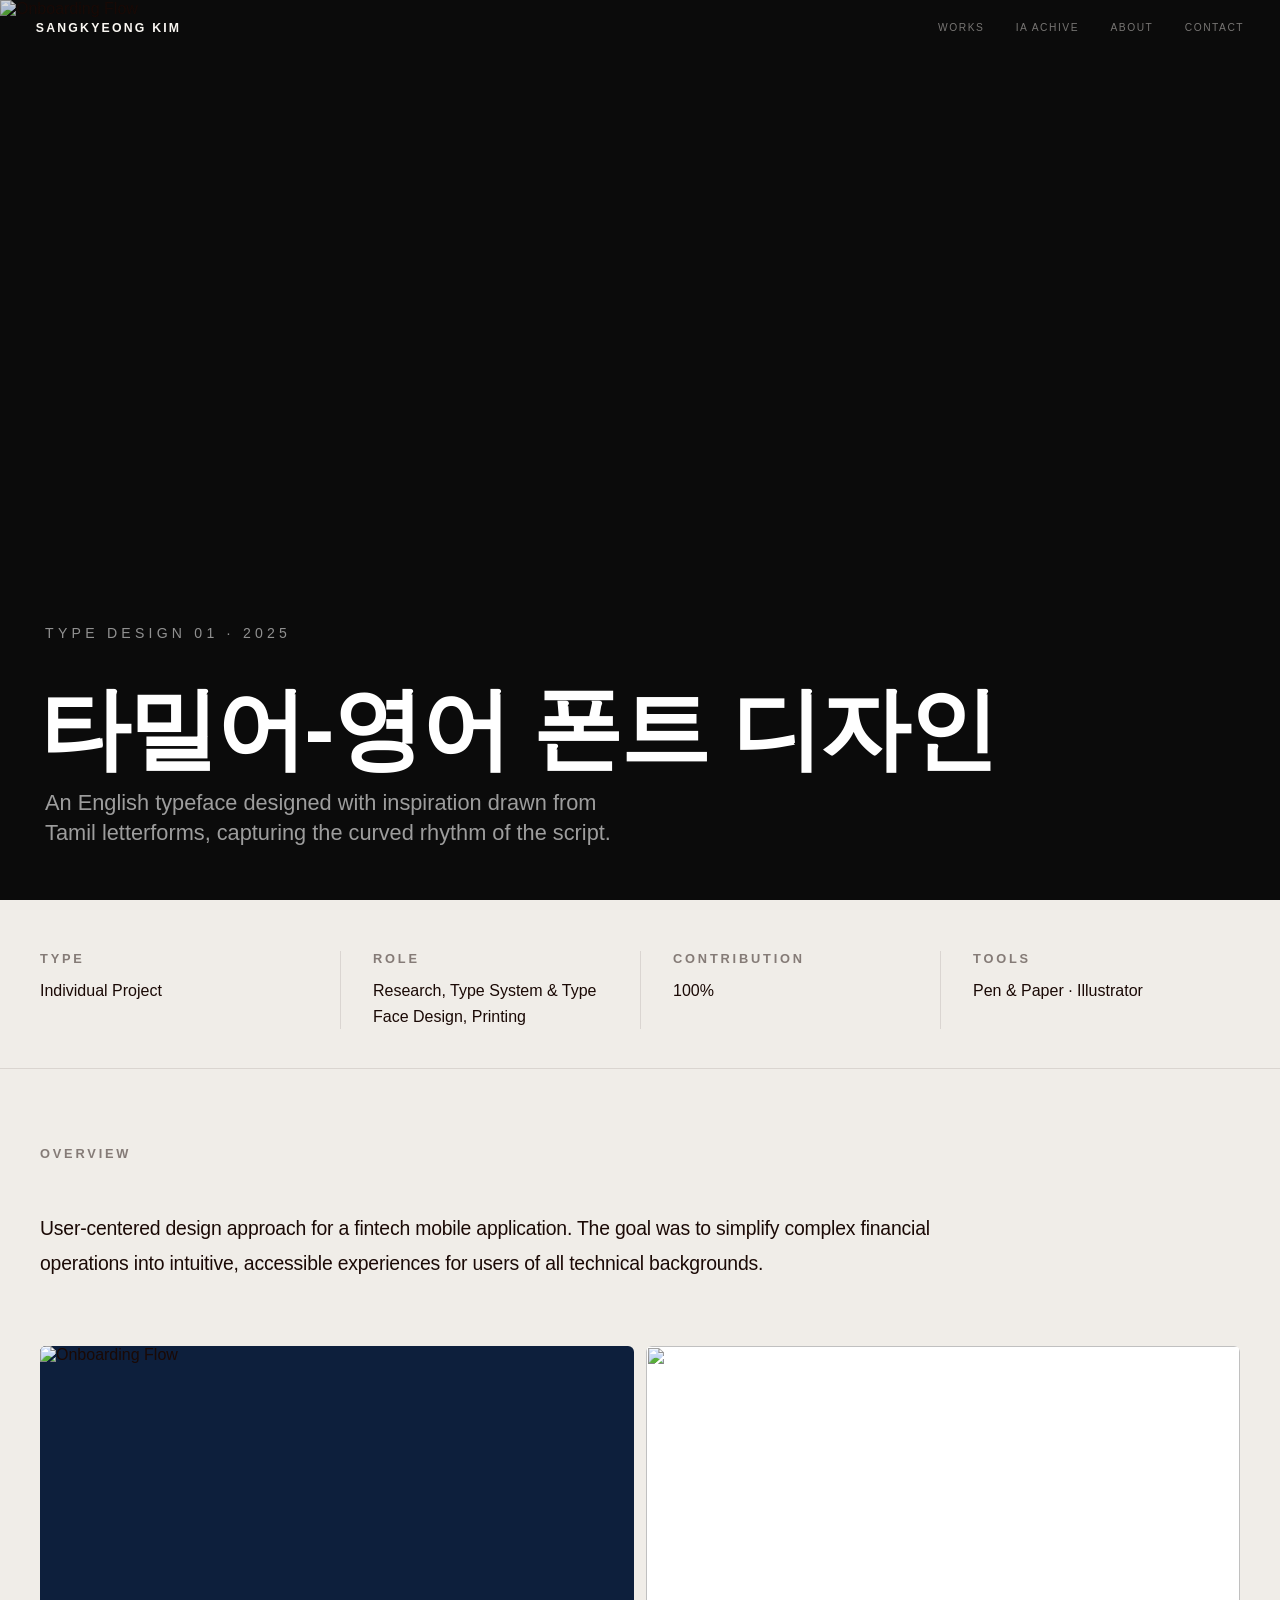
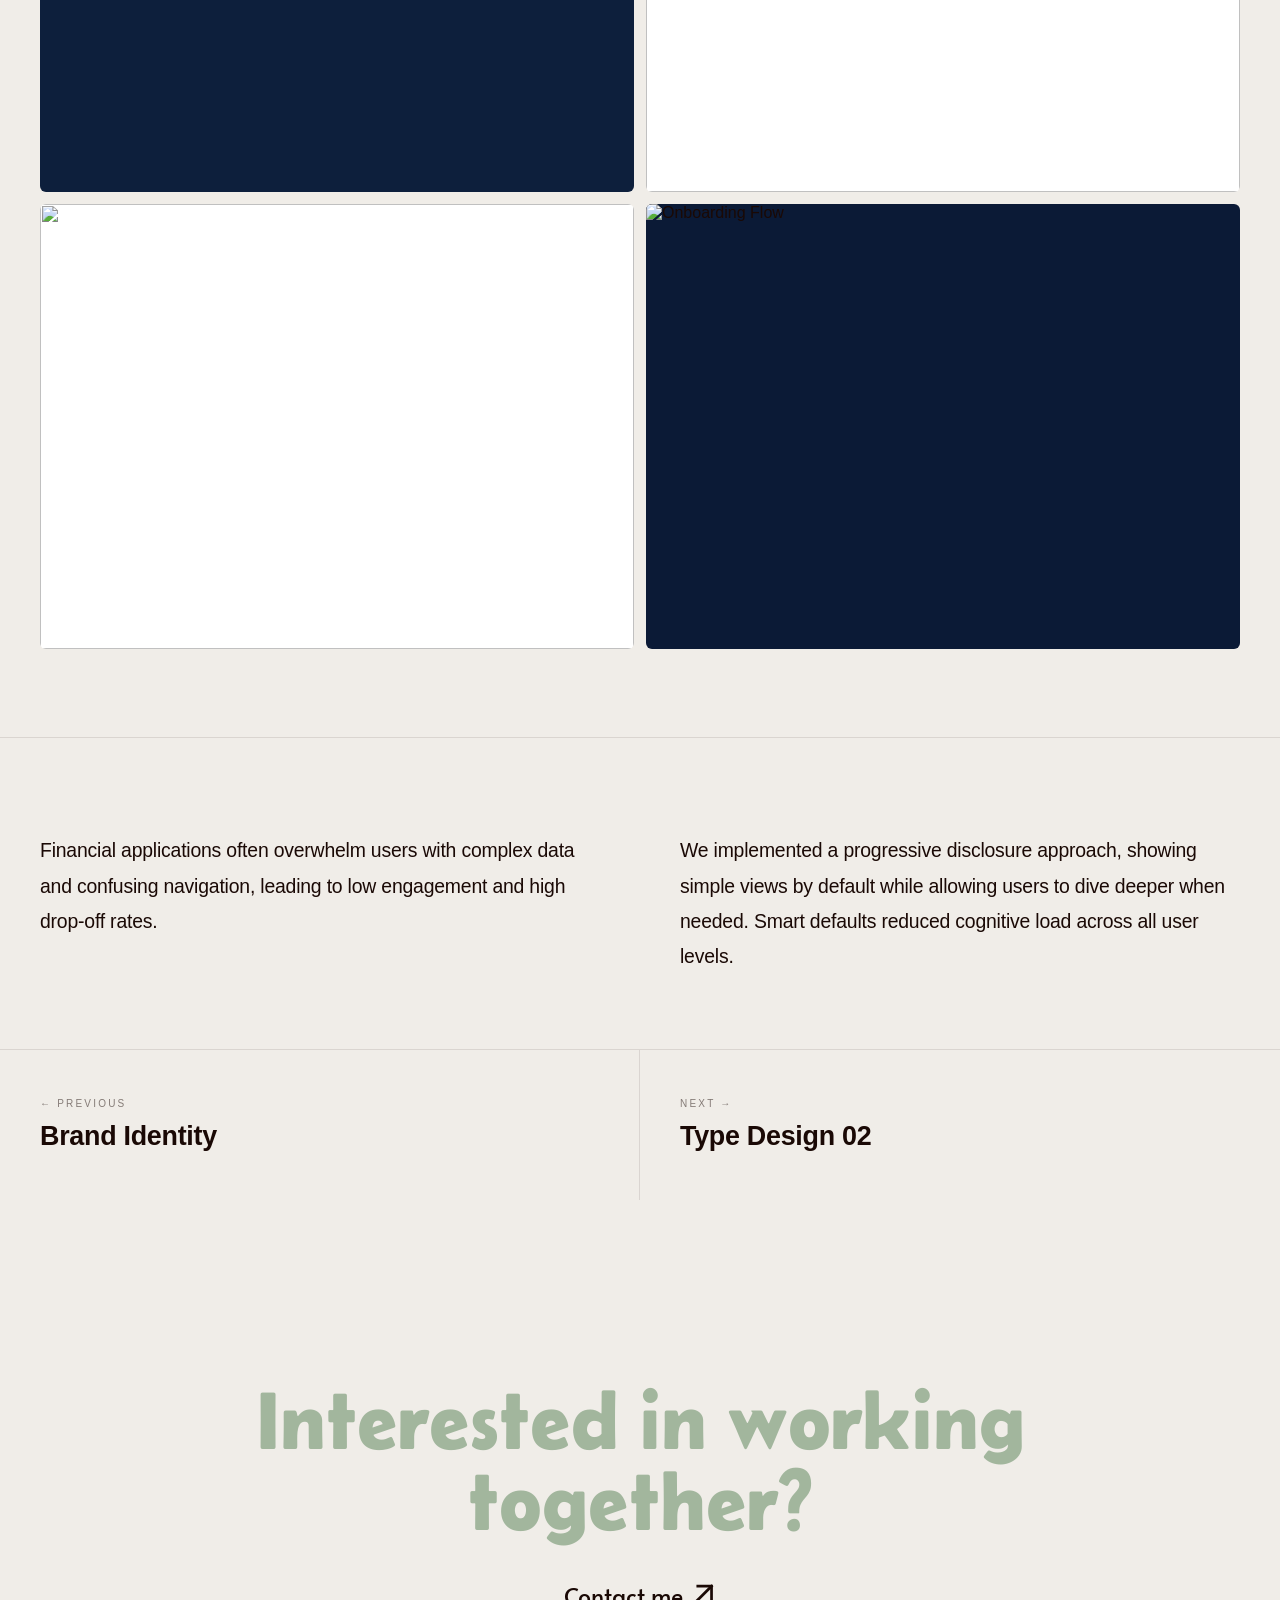
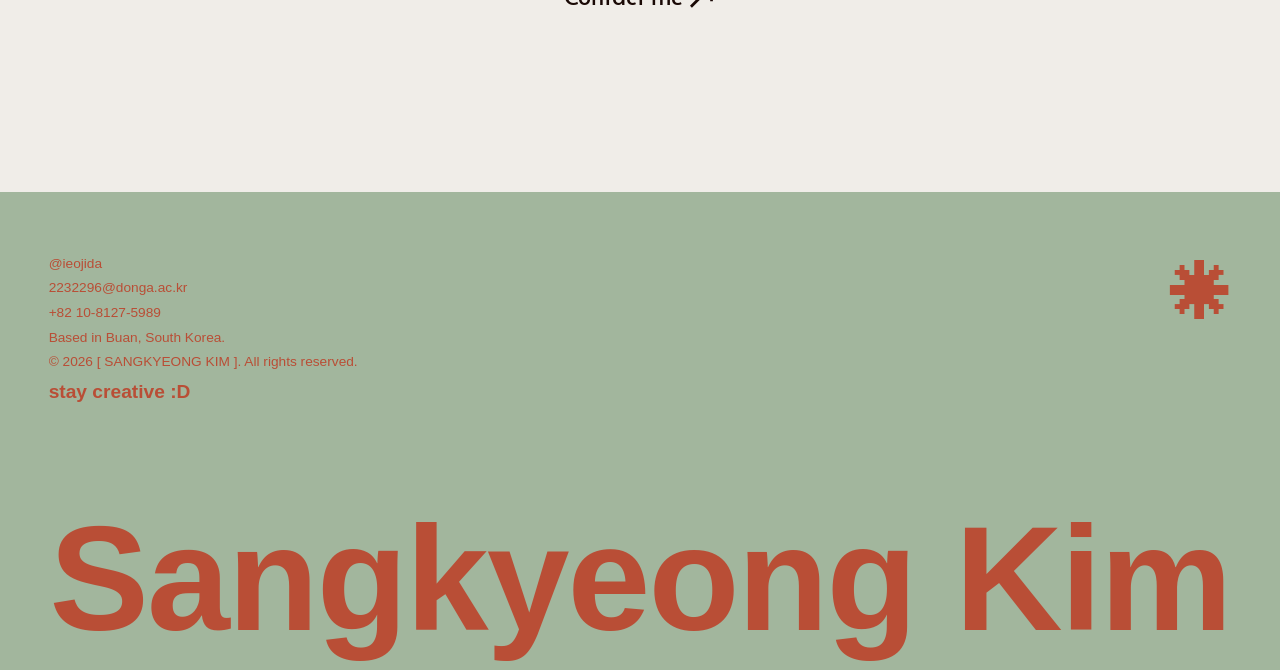
==== project-2.html @ 4c611277 "Add files via upload" ====
<!DOCTYPE html>
<html lang="ko">
<head>
  <meta charset="UTF-8" />
  <meta name="viewport" content="width=device-width, initial-scale=1.0" />
  <title>Typo Design 01 — Sangkeyong Kim</title>
  <meta name="description" content="Fintech mobile app with progressive disclosure and intuitive navigation." />
  <link rel="stylesheet" href="css/style.css" />
  <link rel="stylesheet" href="css/style_project.css" />
  <link href="https://fonts.googleapis.com/css2?family=Yarndings+12&display=swap" rel="stylesheet" />
  <link href="https://fonts.googleapis.com/css2?family=Orbitron:wght@400;500;600;700;800;900&family=Inter:wght@300;400;500;600;700&family=Buda:wght@300&display=swap" rel="stylesheet" />
  <link href="https://fonts.googleapis.com/css2?family=Belanosima:wght@400;600;700&display=swap" rel="stylesheet" />
  <link href="https://fonts.googleapis.com/css2?family=Alata&family=Russo+One&display=swap" rel="stylesheet" />
</head>
<body>

  

  <section class="project-hero">
    <div class="project-hero__bg">
      <img class="project-gallery__img" src="https://res.cloudinary.com/dzayipaad/image/upload/v1778204319/%EB%82%98%EB%A7%8C%EC%9D%98_%ED%8F%B0%ED%8A%B8_%EB%A7%8C%EB%93%A4%EA%B8%B0_%EA%B8%B0%EB%A7%90_%ED%94%84%EB%A1%9C%EC%A0%9D%ED%8A%B8_-_%E3%85%87%E3%85%87_uqbkwb.jpg" alt="Onboarding Flow">
      
    </div>
    <div class="project-hero__overlay"></div>
    <div class="project-hero__content">
      <p class="project-hero__eyebrow">Type Design 01 · 2025</p>
      <h1 class="project-hero__title">타밀어-영어 폰트 디자인</h1>
      <p class="project-hero__desc">An English typeface designed with inspiration drawn from <br> Tamil letterforms, capturing the curved rhythm of the script.</p>
    </div>
  </section>

  <div class="project-meta reveal">
    <div class="project-meta__item">
      <p class="project-meta__label">Type</p>
      <p class="project-meta__value">Individual Project</p>
    </div>
    <div class="project-meta__item">
      <p class="project-meta__label">Role</p>
      <p class="project-meta__value">Research, Type System & Type Face Design, Printing</p>
    </div>
    <div class="project-meta__item">
      <p class="project-meta__label">Contribution</p>
      <p class="project-meta__value">100%</p>
    </div>
    <div class="project-meta__item">
      <p class="project-meta__label">Tools</p>
      <p class="project-meta__value">Pen & Paper · Illustrator</p>
    </div>
  </div>

  <section class="project-overview">
    <p class="project-overview__label reveal">Overview</p>
    <p class="project-overview__text reveal">
      User-centered design approach for a fintech mobile application.
      The goal was to simplify complex financial operations into intuitive,
      accessible experiences for users of all technical backgrounds.
    </p>
  </section>

  <div class="project-gallery">
    <div class="project-gallery__item reveal" style="background: #0d1f3c;">
        <img class="project-gallery__img" src="https://res.cloudinary.com/dzayipaad/image/upload/v1778203679/%ED%8F%B0%ED%8A%B8_%EC%9D%BC%EB%9F%AC%EB%A1%9C_%EC%9E%91%EC%97%85_0202020_%EB%B3%B5%EA%B5%AC%EB%90%A8_11SSDSD_%EB%8C%80%EC%A7%80_7_hpfhil.png" alt="Onboarding Flow">
      <div class="project-gallery__placeholder">
        <span class="project-gallery__placeholder-num"></span>
        <span class="project-gallery__placeholder-cap"></span>
      </div>
    </div>
    <div class="project-gallery__item reveal" style="background: #ffffff;">
        <img class="project-gallery__img gallery-slide-b--1" src="https://res.cloudinary.com/dzayipaad/image/upload/v1778206469/%EB%82%98%EB%A7%8C%EC%9D%98dfds_fl6ut7.jpg" alt="">
        <img class="project-gallery__img gallery-slide-b--2" src="https://res.cloudinary.com/dzayipaad/image/upload/v1778206469/%EB%82%98%EB%A7%8C%EC%9D%98_fsdfsa_iy982s.jpg" alt="">
        <img class="project-gallery__img gallery-slide-b--3" src="https://res.cloudinary.com/dzayipaad/image/upload/v1778206470/%EB%82%98%EB%A7%8C%EC%9D%98_%ED%8F%B0%ED%8A%B8_%EB%A7%8C%EB%93%A4%EA%B8%B0_sdfs_jzox3z.jpg" alt="">
      <div class="project-gallery__placeholder">
        <span class="project-gallery__placeholder-num"></span>
        <span class="project-gallery__placeholder-cap"></span>
      </div>
    </div>
    <div class="project-gallery__item reveal" style="background: #ffffff;">
       <img class="project-gallery__img project-gallery__img--a" src="https://res.cloudinary.com/dzayipaad/image/upload/v1778204320/%EB%82%98%EB%A7%8C%EC%9D%98_%ED%8F%B0%ED%8A%B8_%EB%A7%8C%EB%93%A4%EA%B8%B0_%EA%B8%B0%EB%A7%90_%ED%94%84%EB%A1%9C%EC%A0%9D%ED%8A%B8_-_%EB%B3%B5%EC%82%AC%EB%B3%B8_dp7rwn.jpg" alt="">
       <img class="project-gallery__img project-gallery__img--b" src="https://res.cloudinary.com/dzayipaad/image/upload/v1778203737/%EB%B6%80%EC%A1%B0%EB%A6%AC_psk5hg.png" alt="">
      <div class="project-gallery__placeholder">
        <span class="project-gallery__placeholder-num"></span>
        <span class="project-gallery__placeholder-cap"></span>
      </div>
    </div>
    <div class="project-gallery__item reveal" style="background: #0b1a36;">
       <img class="project-gallery__img" src="https://res.cloudinary.com/dzayipaad/image/upload/v1778204755/%ED%83%80%EB%B0%80%EB%AC%B8%EC%9E%90X%EC%95%8C%ED%8C%8C%EB%B2%B3_-_%ED%8F%B0%ED%8A%B8_%EB%B9%8C%EB%9D%BC%EC%B9%BC_page33_image_c2dwph.png" alt="Onboarding Flow">
      <div class="project-gallery__placeholder">
        <span class="project-gallery__placeholder-num"></span>
        <span class="project-gallery__placeholder-cap"></span>
      </div>
    </div>
  </div>

  <section class="project-cs">
    <div class="reveal">
      <p class="project-cs__label"></p>
      <p class="project-cs__text">
        Financial applications often overwhelm users with complex data and confusing navigation,
        leading to low engagement and high drop-off rates.
      </p>
    </div>
    <div class="reveal">
      <p class="project-cs__label"></p>
      <p class="project-cs__text">
        We implemented a progressive disclosure approach, showing simple views by default
        while allowing users to dive deeper when needed. Smart defaults reduced cognitive load
        across all user levels.
      </p>
    </div>
  </section>



  <nav class="project-nav">
    <a href="project-1.html" class="project-nav__item project-nav__item--prev">
      <div>
        <p class="project-nav__direction">← Previous</p>
        <p class="project-nav__title">Brand Identity</p>
      </div>
      <span class="project-nav__icon">←</span>
    </a>
    <a href="project-3.html" class="project-nav__item project-nav__item--next">
      <div>
        <p class="project-nav__direction">Next →</p>
        <p class="project-nav__title">Type Design 02</p>
      </div>
      <span class="project-nav__icon">↗</span>
    </a>
  </nav>

  
  <!-- CTA -->
  <section class="project-cta">
    <h2 class="project-cta__title">Interested in working <br> together?</h2>
    <a href="index.html#contact" class="project-cta__link">
      <span class="project-cta__link-label">Contact me</span>
      <div class="project-cta__link-arrow">
        <svg viewBox="0 0 60 60" fill="none" xmlns="http://www.w3.org/2000/svg">
          <line x1="10" y1="50" x2="50" y2="10" stroke="currentColor" stroke-width="5.5" stroke-linecap="square"/>
          <polyline points="22,10 50,10 50,38" fill="none" stroke="currentColor" stroke-width="5.5" stroke-linejoin="miter" stroke-linecap="square"/>
        </svg>
      </div>
    </a>
  </section>


  <script src="js/components.js"></script>
  <script src="js/script_project.js"></script>
</body>
</html>
---- css/style.css ----
*, *::before, *::after { margin: 0; padding: 0; box-sizing: border-box; }

html { scroll-behavior: smooth; }

body {
  background: #E8E0D4; 
  color: #1A0905;  
  font-family: 'Montserrat', sans-serif;
  overflow-x: clip;
}

/* ── 헤더 ── */


.header-logo {
  font-family: 'Montserrat', sans-serif;
  font-size: clamp(9.5px, 0.96vw, 14.3px);
  font-weight: 600;
  letter-spacing: 0.18em;
  text-transform: uppercase;
  color: #FAF7F2;
  text-decoration: none;
  transition: opacity 0.2s;
}
.header-logo:hover { opacity: 0.6; }

.header-nav {
  display: flex;
  gap: clamp(19px, 2.45vw, 38px);
}

.header-nav a {
  font-family: 'Montserrat', sans-serif;
  font-size: clamp(7.7px, 0.8vw, 11.5px);
  font-weight: 500;
  letter-spacing: 0.15em;
  text-transform: uppercase;
  color: rgba(250,247,242,0.45);
  text-decoration: none;
  transition: color 0.2s;
}
.header-nav a:hover { color: #FAF7F2; }


html {
  -webkit-text-size-adjust: 100%;
  text-size-adjust: 100%;
}

#site-header {
  position: fixed;
  top: 0; left: 0;
  width: 100%;
  z-index: 10000;
  display: flex;
  align-items: center;
  justify-content: space-between;
  padding: 0 2.8vw;
  height:  clamp(46px, 4.4vw, 63px);
  background: transparent;
  line-height: 1;
  -webkit-text-size-adjust: 100%;
  text-size-adjust: 100%;
}






/* ── Footer ── */ /*푸터 완료*/
.footer-wrap {
  background-color: #a2b69d;
  width: 100%;
  box-sizing: border-box;
  padding: 60px 3.8% 27px 3.8%;  /*4.375% 34px 4.375%*/
  min-height: 47px;
  overflow: visible;
  position: relative;
}

.footer-top {
  display: flex;
  justify-content: space-between;
  align-items: flex-start;
  
}

.footer-info p {
  margin: 0;
  font-family: 'Montserrat', sans-serif;
  font-size: clamp(11.3px, 1.07vw, 15.4px); 
  font-weight: 400;
  color: #b94e36;
  line-height: 1.8;
  margin-left: 0px;
  
}

.footer-info .say-creative {
  font-family: 'Montserrat', sans-serif;
  font-size: clamp(15.4px, 1.50vw, 21.6px);  
  font-weight: 600;
  color: #b94e36;
  margin-top: 4px;
  line-height: 1.4;
  margin-left: 0px;
}

.footer-yarndings {
  font-family: 'Yarndings 12', sans-serif;
  font-size: clamp(49px, 6.06vw, 87px);  
  font-weight: 400;
  color: #b94e36;
  line-height: 1;
  position: absolute;
  right: 3.7%;
  top: 60px;
}

.footer-name {
  font-family: 'Montserrat', sans-serif;
  font-weight: 700;
  color: #b94e36;
  line-height: 0.85;
  margin: 0;
  margin-top: 110px;
  white-space: nowrap;
  letter-spacing: -2px;
  display: block;
  width: 100%;
  text-align: center;
}







.header-dark .header-logo {
  color: #000;
}

.header-dark .header-nav a {
  color: rgba(0, 0, 0, 0.6);
}

.header-red .header-logo {
  color: #b94e36 !important;
}

.header-red .header-nav a {
  color: #b94e36 !important;
}
---- css/style_project.css ----
/* ============================================
   style_project.css — Individual Project Page
   ============================================ */




@font-face {
    font-family: 'GMarketSans';
    src: url('https://cdn.jsdelivr.net/gh/projectnoonnu/noonfonts_2001@1.1/GmarketSansLight.woff') format('woff');
    font-weight: 300;
    font-display: swap;
}
@font-face {
    font-family: 'GMarketSans';
    src: url('https://cdn.jsdelivr.net/gh/projectnoonnu/noonfonts_2001@1.1/GmarketSansMedium.woff') format('woff');
    font-weight: 500;
    font-display: swap;
}
@font-face {
    font-family: 'GMarketSans';
    src: url('https://cdn.jsdelivr.net/gh/projectnoonnu/noonfonts_2001@1.1/GmarketSansBold.woff') format('woff');
    font-weight: 700;
    font-display: swap;
}







:root {
  --font-display: 'GMarketSans', sans-serif;
  --font-body: 'Montserrat', sans-serif;

  /* 히어로 (다크) */
  --c-hero-bg: #0b0b0b;
  --c-hero-text: #ffffff;
  --c-hero-muted: rgba(255,255,255,0.55);

  /* 바디 (라이트) */
  --c-bg: #F0EDE8;
  --c-surface: #E8E4DE;
  --c-border: rgba(26,9,5,0.1);
  --c-text: #1A0905;
  --c-muted: rgba(26,9,5,0.5);

  --ease-out: cubic-bezier(0.16, 1, 0.3, 1);
}

*,
*::before,
*::after { box-sizing: border-box; margin: 0; padding: 0; }

html { scroll-behavior: smooth; }

body {
  background: var(--c-bg);
  color: var(--c-text);
  font-family: var(--font-body);
  -webkit-font-smoothing: antialiased;
}

/* ════════════════════════════════
   HERO  (dark)
   ════════════════════════════════ */
.project-hero {
  position: relative;
  min-height: 100vh;
  display: flex;
  align-items: flex-end;
  padding: 4vw 3.125vw;
  overflow: hidden;
  background: var(--c-hero-bg);
}

.project-hero__bg {
  position: absolute;
  inset: 0;
  transition: transform 0.1s linear;
}

.project-hero__bg-img {
  width: 100%;
  height: 110%; /* 키를 늘려서 움직일 공간 만들기 */
  object-fit: cover;
  object-position: 60% 0%;
  opacity: 0.5;
  margin-top: -1%; /* 위로 당기기 */
}

.project-hero__bg-gradient {
  position: absolute;
  inset: 0;
}

.project-hero__overlay {
  position: absolute;
  inset: 0;
  background: linear-gradient(to top, rgba(11,11,11,0.75) 0%, rgba(11,11,11,0.15) 60%);
}

.project-hero__content {
  position: relative;
  z-index: 2;
  max-width: 1280px;
  margin: 0 auto;
  width: 100%;
}

.project-hero__eyebrow {
  font-family: var(--font-body);
  font-size: clamp(11px, 1.1vw, 15px);
  font-weight: 500;
  letter-spacing: 0.3em;
  text-transform: uppercase;
  color: var(--c-hero-muted);
  margin-bottom: clamp(24px, 3.6vw, 46.5px);
  margin-left: 0.4vw;    
}

.project-hero__title {
  font-family: var(--font-display);
  font-size: clamp(32px, 7vw, 100px);
  font-weight: 700;
  line-height: 0.95;
  letter-spacing: -0.02em;
  color: var(--c-hero-text);
  margin-bottom: 1.21vw;       
}

.project-hero__desc {
  font-family: var(--font-body);
  font-size: clamp(14px, 1.7vw, 22px);
  font-weight: 250;
  line-height: 1.4;
  color: rgba(255,255,255,0.6);
  
  margin-left: 0.4vw;       
}

/* ════════════════════════════════
   META STRIP  (light)
   ════════════════════════════════ */
.project-meta {
  max-width: 1280px;
  margin: 0 auto;
  padding: 4vw 3.125vw 3vw;     
  display: grid;
  grid-template-columns: repeat(4, 1fr);
  gap: 0;
  border-bottom: 1px solid var(--c-border);
}

.project-meta__item {
  padding-right: 2.5vw;       
}

.project-meta__item + .project-meta__item {
  padding-left: 2.5vw;   
  border-left: 1px solid var(--c-border);
}

.project-meta__label {
  font-family: var(--font-body);
  font-size: clamp(10px, 1vw, 13px);
  font-weight: 600;
  letter-spacing: 0.22em;
  text-transform: uppercase;
  color: var(--c-muted);
  margin-bottom: 0.94vw; 
}

.project-meta__value {
  font-family: var(--font-body);
  font-size: clamp(13px, 1.25vw, 16px);
  font-weight: 400;
  line-height: 1.6;
  color: var(--c-text);
}

/* ════════════════════════════════
   OVERVIEW  (light)
   ════════════════════════════════ */
.project-overview {
  max-width: 1280px;
  margin: 0 auto;
  padding: 5vw 3.125vw; 
}

.project-overview__label {
  font-family: var(--font-body);
  font-size: clamp(10px, 1vw, 13px);
  font-weight: 600;
  letter-spacing: 0.22em;
  text-transform: uppercase;
  color: var(--c-muted);
  margin-bottom:3.9vw;    
  margin-top:  1vw;      
}

.project-overview__text {
  font-family: var(--font-display);
  font-size: clamp(18.4px, 1.516vw, 38.96px); 
  font-weight: 300;
  line-height: 1.85;
  color: var(--c-text);
  max-width: 75%;       
  letter-spacing: -0.01em;
}

/* ════════════════════════════════
   GALLERY  (light)
   ════════════════════════════════ */
.project-gallery {
  max-width: 1280px;
  margin: 0 auto;
  padding: 0 40px 88px;
  display: grid;
  grid-template-columns: 1fr 1fr;
  gap: 12px;
}

.project-gallery__item {
  aspect-ratio: 4/3;
  border-radius: 6px;
  overflow: hidden;
  position: relative;
  background: var(--c-surface);
}

.project-gallery__img {
  width: 100%;
  height: 100%;
  object-fit: cover;
  display: block;
  transition: transform 0.65s var(--ease-out);
}

.project-gallery__item:hover .project-gallery__img {
  transform: scale(1.04);
}

.project-gallery__placeholder {
  position: absolute;
  inset: 0;
  display: flex;
  flex-direction: column;
  align-items: center;
  justify-content: center;
  gap: 10px;
}

.project-gallery__placeholder-num {
  font-family: var(--font-display);
  font-size: clamp(28px, 4.375vw, 56px);
  font-weight: 700;
  color: rgba(26,9,5,0.07);
}

.project-gallery__placeholder-cap {
  font-size: 11px;
  font-weight: 500;
  letter-spacing: 0.15em;
  text-transform: uppercase;
  color: rgba(26,9,5,0.25);
}

/* ════════════════════════════════
   CHALLENGE / SOLUTION  (light)
   ════════════════════════════════ */
.project-cs {
  max-width: 1280px;
  margin: 0 auto;
  padding: 75px 40px;
  display: grid;
  grid-template-columns: 1fr 1fr;
  gap: 80px;
  border-top: 1px solid var(--c-border);
}

.project-cs__label {
  font-family: var(--font-body);
  font-size: 10px;
  font-weight: 600;
  letter-spacing: 0.22em;
  text-transform: uppercase;
  color: var(--c-muted);
  margin-bottom: 20px;
}

.project-cs__text {
  font-family: var(--font-display);
  font-size: clamp(18.4px, 1.516vw, 38.96px); 
  font-weight: 300;
  line-height: 1.815;
  color: var(--c-text);
  max-width: 900px;
  letter-spacing: -0.01em;
}

/* ════════════════════════════════
   RESULTS  (slightly darker surface)
   ════════════════════════════════ */
.project-results {
  background: var(--c-surface);
  border-top: 1px solid var(--c-border);
  border-bottom: 1px solid var(--c-border);
  padding: 80px 0;
}

.project-results__inner {
  max-width: 1280px;
  margin: 0 auto;
  padding: 0 40px;
}

.project-results__label {
  font-family: var(--font-body);
  font-size: 10px;
  font-weight: 600;
  letter-spacing: 0.22em;
  text-transform: uppercase;
  color: var(--c-muted);
  margin-bottom: 52px;
}

.project-results__grid {
  display: grid;
  grid-template-columns: repeat(4, 1fr);
  gap: 40px;
}

.project-result__stat {
  font-family: var(--font-display);
  font-size: clamp(32px, 4vw, 52px);
  font-weight: 700;
  letter-spacing: -0.02em;
  color: var(--c-text);
  line-height: 1;
  margin-bottom: 10px;
}

.project-result__desc {
  font-family: var(--font-body);
  font-size: 13px;
  font-weight: 400;
  color: var(--c-muted);
  line-height: 1.55;
}

/* ════════════════════════════════
   PROJECT NAV  (light)
   ════════════════════════════════ */
.project-nav {
  border-top: 1px solid var(--c-border);
  display: grid;
  grid-template-columns: 1fr 1fr;
}

.project-nav__item {
  display: flex;
  align-items: center;
  justify-content: space-between;
  padding: 48px 40px;
  text-decoration: none;
  color: inherit;
  transition: background 0.3s;
  min-height: 140px;
}

.project-nav__item:hover { background: rgba(26,9,5,0.04); }

.project-nav__item--prev { border-right: 1px solid var(--c-border); }

.project-nav__direction {
  font-family: var(--font-body);
  font-size: 10px;
  font-weight: 500;
  letter-spacing: 0.22em;
  text-transform: uppercase;
  color: var(--c-muted);
  margin-bottom: 12px;
}

.project-nav__title {
  font-family: var(--font-display);
  font-size: clamp(19px, 2.1vw, 30px);
  font-weight: 600;
  letter-spacing: -0.01em;
  color: var(--c-text);
  transition: letter-spacing 0.3s var(--ease-out);
}

.project-nav__item:hover .project-nav__title { letter-spacing: 0.01em; }

.project-nav__icon {
  font-size: 22px;
  color: var(--c-muted);
  opacity: 0;
  transform: translateX(4px);
  transition: all 0.3s var(--ease-out);
}

.project-nav__item:hover .project-nav__icon {
  opacity: 1;
  transform: translateX(0);
}

/* ════════════════════════════════
   CTA  (light)
   ════════════════════════════════ */
.project-cta {
  max-width: 1280px;
  margin: 0 auto;
  padding: 180px 40px;
  text-align: center;
}

.project-cta__title {
  font-family: 'Belanosima', sans-serif;
  font-size: clamp(37.8px, 6.3vw, 90px);
  font-weight: 600;
  color: #a2b69d;
  margin: 0;
  line-height: 1;
}




.project-cta__link {
  display: inline-flex;
  flex-direction: row;
  align-items: center;
  gap: 4px;          /* 변경: 10px → 4px (더 가까이) */
  text-decoration: none;
  margin-top: 3vw;   /* 변경: 4vw → 2vw (2% 위로) */
}




.project-cta__link-label {
  font-family: 'Alata', sans-serif;
  font-size: clamp(17.1px, 1.805vw, 28.5px);
  font-weight: 400;
  color: var(--c-text);
}

.project-cta__link-arrow {
  width: clamp(18px, 2.3vw, 34px);   /* 기존 × 0.95 */   /* 변경: 44~76px → 20~36px (더 작게) */
  height: clamp(20px, 2.5vw, 36px);
  flex-shrink: 0;
  transition: transform 0.25s ease;
}

.project-cta__link-arrow svg {
  width: 100%;
  height: 100%;
}

.project-cta__link:hover .project-cta__link-arrow {
  transform: translate(4px, -4px);
}

.project-cta__link-arrow svg line,
.project-cta__link-arrow svg polyline {
  stroke: var(--c-text);
}

/* ════════════════════════════════
   SCROLL REVEAL
   ════════════════════════════════ */
.reveal {
  opacity: 0;
  transform: translateY(24px);
  transition: opacity 0.7s var(--ease-out), transform 0.7s var(--ease-out);
}

.reveal.is-visible {
  opacity: 1;
  transform: translateY(0);
}

/* ════════════════════════════════
   RESPONSIVE
   ════════════════════════════════ */
@media (max-width: 860px) {
  .project-hero { padding: 80px 24px 56px; }

  .project-meta {
    grid-template-columns: 1fr 1fr;
    padding: 4vw 3.125vw;
    gap: 24px;
  }
  .project-meta__item + .project-meta__item {
    padding-left: 0;
    border-left: none;
  }

  .project-overview { padding: 56px 24px; }

  .project-gallery {
    grid-template-columns: 1fr;
    padding: 0 24px 56px;
  }

  .project-cs {
    grid-template-columns: 1fr;
    gap: 40px;
    padding: 56px 24px;
  }

  .project-results { padding: 56px 0; }
  .project-results__inner { padding: 0 24px; }
  .project-results__grid {
    grid-template-columns: 1fr 1fr;
    gap: 28px;
  }

  .project-nav { grid-template-columns: 1fr; }
  .project-nav__item--prev {
    border-right: none;
    border-bottom: 1px solid var(--c-border);
  }
  .project-nav__item { padding: 36px 24px; }

  .project-cta { padding: 80px 24px; }
}

















.project-gallery__img--a,
.project-gallery__img--b {
  position: absolute;
  inset: 0;
  transition: opacity 0.8s ease-in-out;
}

.project-gallery__img--b {
  opacity: 0;
}


.gallery-slide-b--1,
.gallery-slide-b--2,
.gallery-slide-b--3 {
  position: absolute;
  inset: 0;
  transition: opacity 0.8s ease-in-out;
}

.gallery-slide-b--2,
.gallery-slide-b--3 {
  opacity: 0;
}




.gallery-slide-p3a--1,
.gallery-slide-p3a--2 {
  position: absolute;
  inset: 0;
  transition: opacity 0.8s ease-in-out;
}

.gallery-slide-p3a--2 {
  opacity: 0;
}













.project-gallery--row {
  grid-template-columns: 1fr 1fr 1fr;
  gap: 12px;
}

.project-gallery--row .project-gallery__item {
  aspect-ratio: 9 / 16;
}













.theme-dark .project-cta__link-label {
  color: #f0ede8;
}

.theme-dark .project-cta__link-arrow svg line,
.theme-dark .project-cta__link-arrow svg polyline {
  stroke: #f0ede8;
}


.theme-dark {
  background: #0b0b0b;
  color: #f0ede8;
}

.theme-dark .project-meta {
  border-bottom-color: rgba(255,255,255,0.08);
}

.theme-dark .project-meta__item + .project-meta__item {
  border-left-color: rgba(255,255,255,0.08);
}

.theme-dark .project-meta__label,
.theme-dark .project-overview__label,
.theme-dark .project-cs__label,
.theme-dark .project-results__label {
  color: rgba(240,237,232,0.45);
}

.theme-dark .project-meta__value,
.theme-dark .project-overview__text,
.theme-dark .project-cs__text {
  color: #f0ede8;
}

.theme-dark .project-results {
  background: #111;
  border-color: rgba(255,255,255,0.08);
}

.theme-dark .project-nav {
  border-top-color: rgba(255,255,255,0.08);
}

.theme-dark .project-nav__item--prev {
  border-right-color: rgba(255,255,255,0.08);
}

.theme-dark .project-nav__item:hover {
  background: rgba(255,255,255,0.025);
}

.theme-dark .project-nav__direction,
.theme-dark .project-nav__icon {
  color: rgba(240,237,232,0.45);
}

.theme-dark .project-nav__title,
.theme-dark .project-cta__title,
.theme-dark .project-cta__link {
  color: #f0ede8;
}

.theme-dark .project-cta__link {
  border-bottom-color: rgba(255,255,255,0.25);
}



.project-gallery--single {
  grid-template-columns: 1fr;
}

.project-gallery--single .project-gallery__item {
  aspect-ratio: 16 / 9;
}
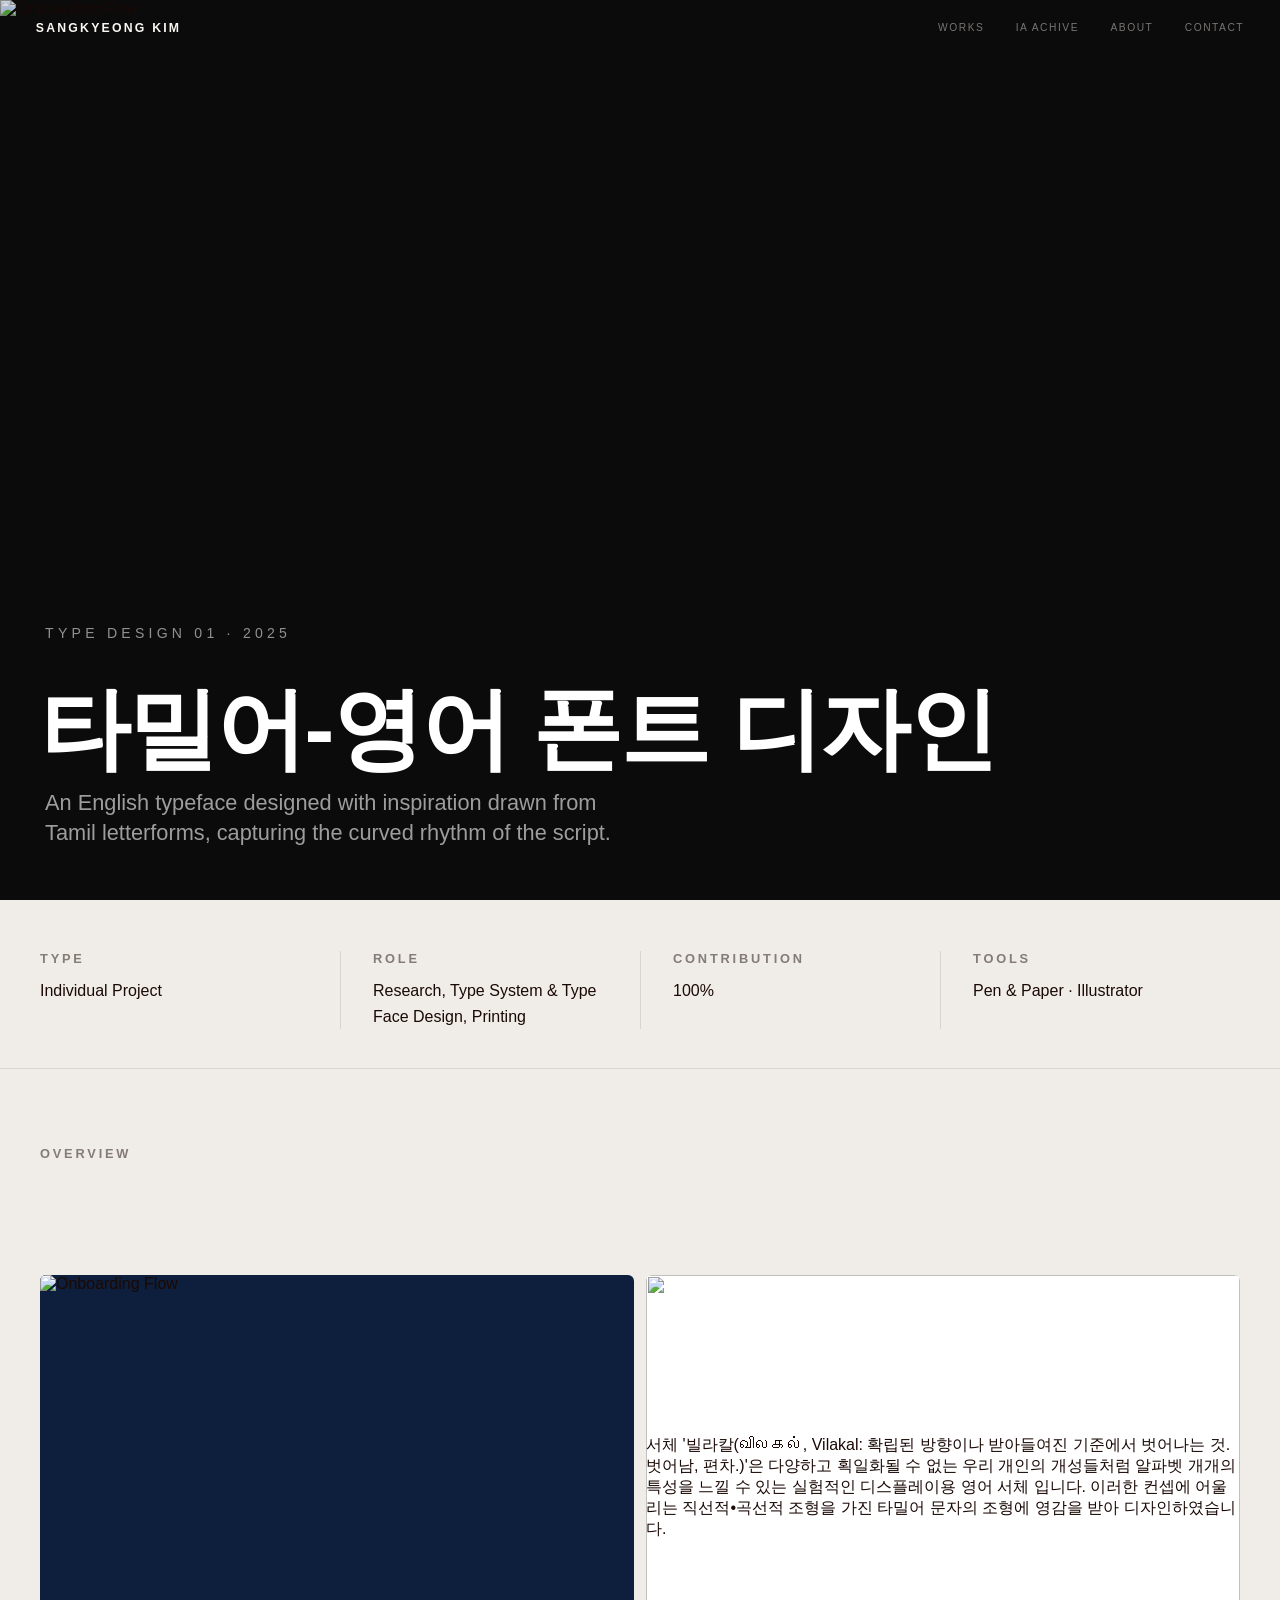
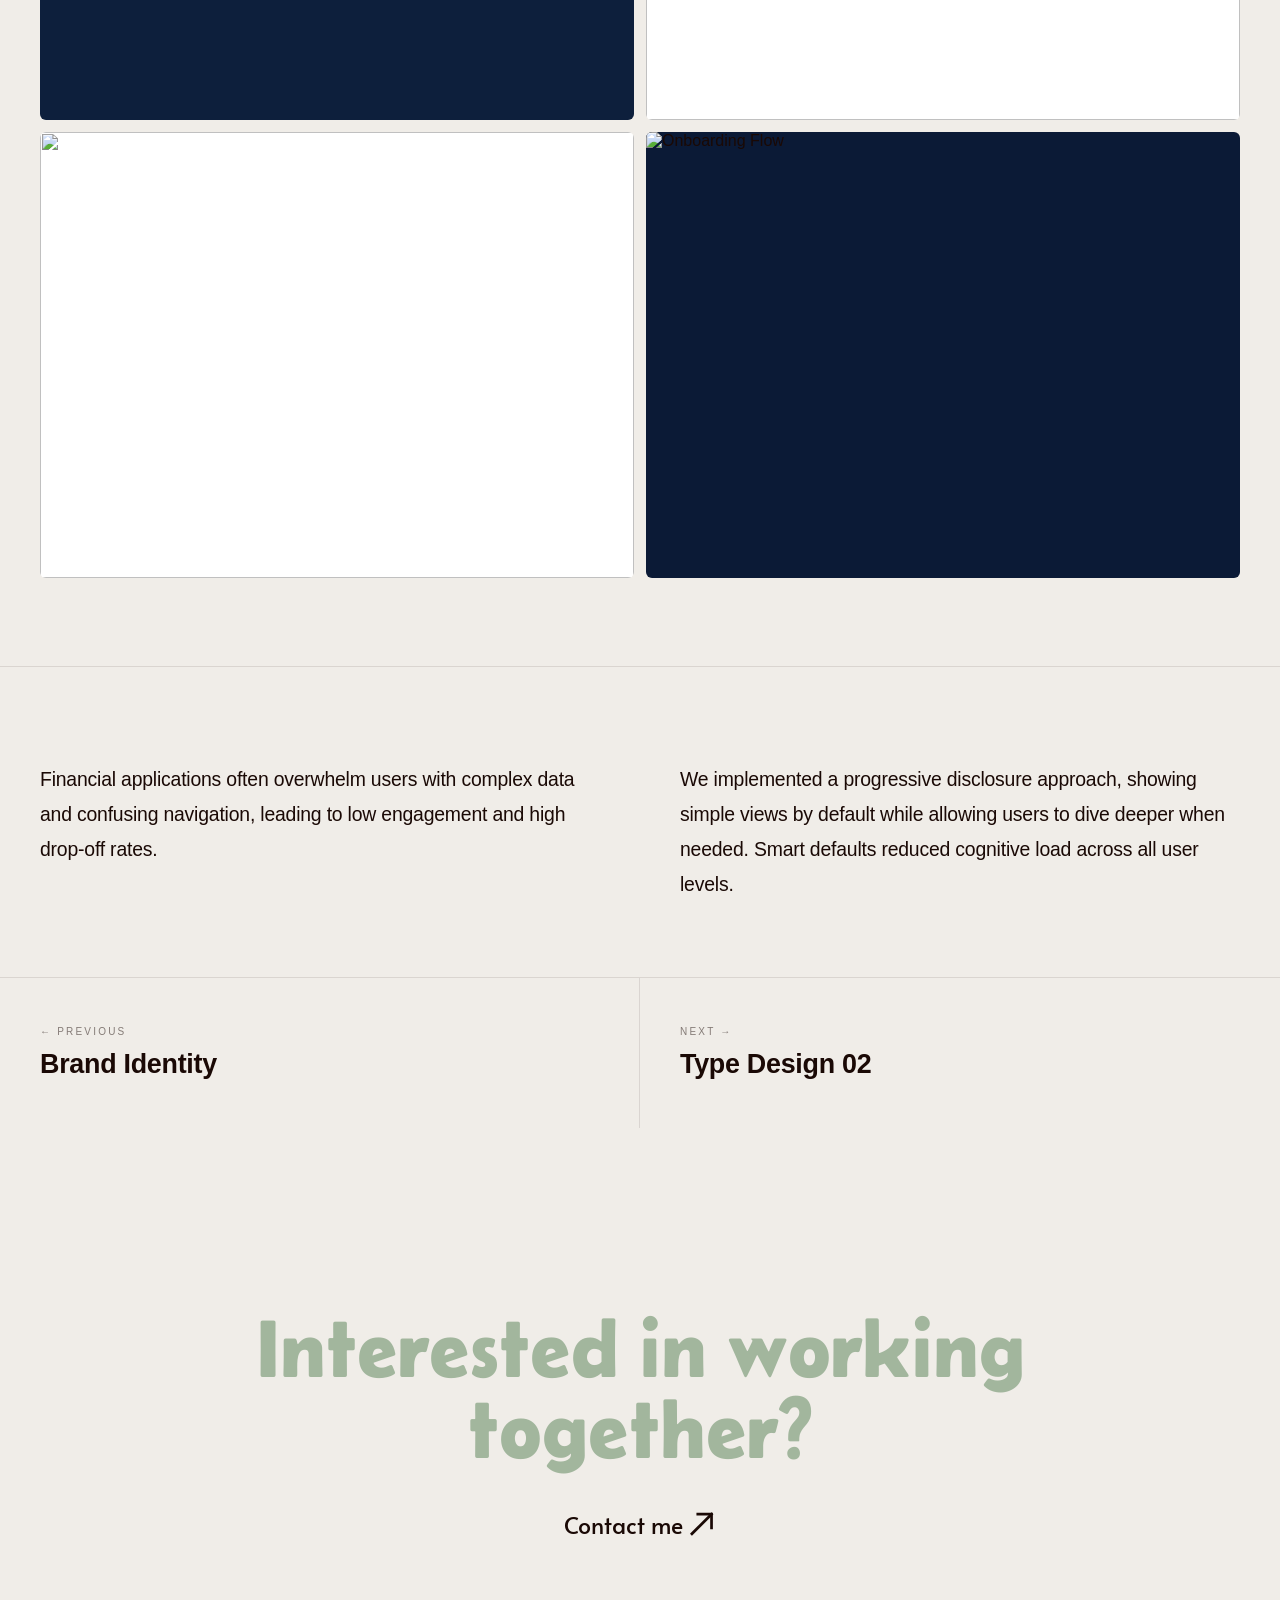
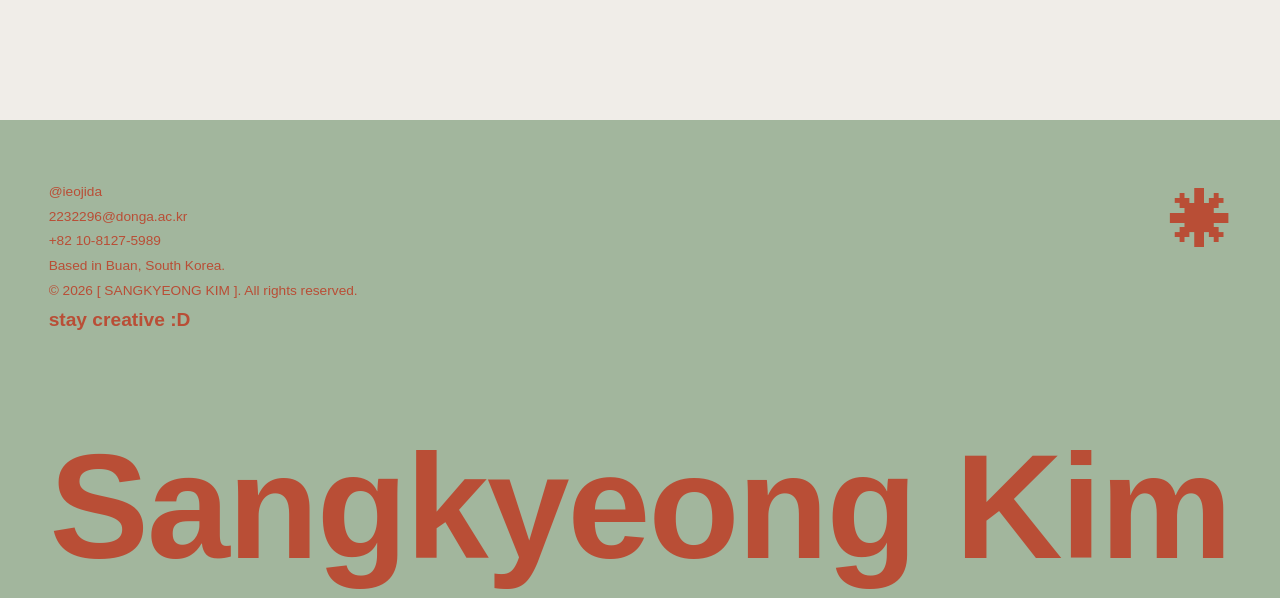
==== commit 09735b8f: "Update project-2.html" ====
--- a/project-2.html
+++ b/project-2.html
@@ -51,9 +51,7 @@
   <section class="project-overview">
     <p class="project-overview__label reveal">Overview</p>
     <p class="project-overview__text reveal">
-      User-centered design approach for a fintech mobile application.
-      The goal was to simplify complex financial operations into intuitive,
-      accessible experiences for users of all technical backgrounds.
+      
     </p>
   </section>
 
@@ -70,6 +68,7 @@
         <img class="project-gallery__img gallery-slide-b--2" src="https://res.cloudinary.com/dzayipaad/image/upload/v1778206469/%EB%82%98%EB%A7%8C%EC%9D%98_fsdfsa_iy982s.jpg" alt="">
         <img class="project-gallery__img gallery-slide-b--3" src="https://res.cloudinary.com/dzayipaad/image/upload/v1778206470/%EB%82%98%EB%A7%8C%EC%9D%98_%ED%8F%B0%ED%8A%B8_%EB%A7%8C%EB%93%A4%EA%B8%B0_sdfs_jzox3z.jpg" alt="">
       <div class="project-gallery__placeholder">
+        서체 '빌라칼(விலகல், Vilakal: 확립된 방향이나 받아들여진 기준에서 벗어나는 것. 벗어남, 편차.)'은 다양하고 획일화될 수 없는 우리 개인의 개성들처럼 알파벳 개개의 특성을 느낄 수 있는 실험적인 디스플레이용 영어 서체 입니다. 이러한 컨셉에 어울리는 직선적•곡선적 조형을 가진 타밀어 문자의 조형에 영감을 받아 디자인하였습니다. 
         <span class="project-gallery__placeholder-num"></span>
         <span class="project-gallery__placeholder-cap"></span>
       </div>
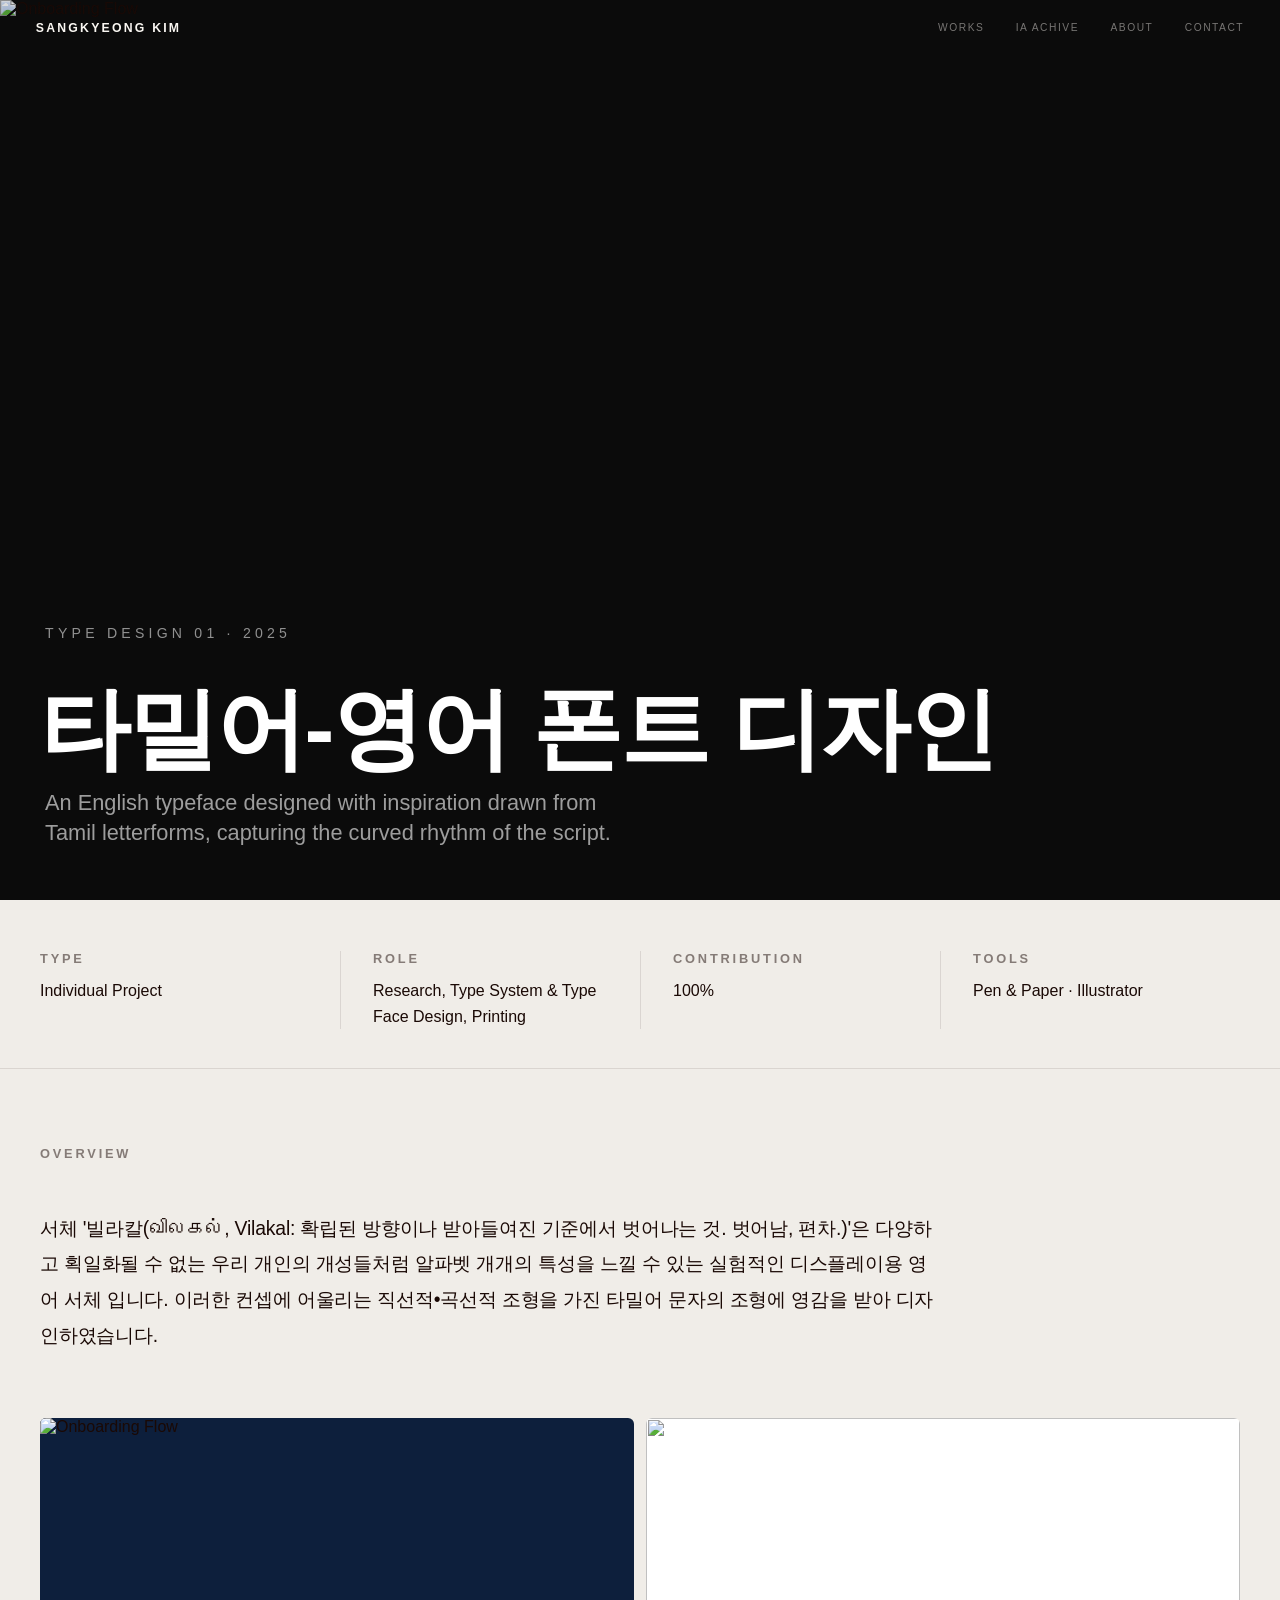
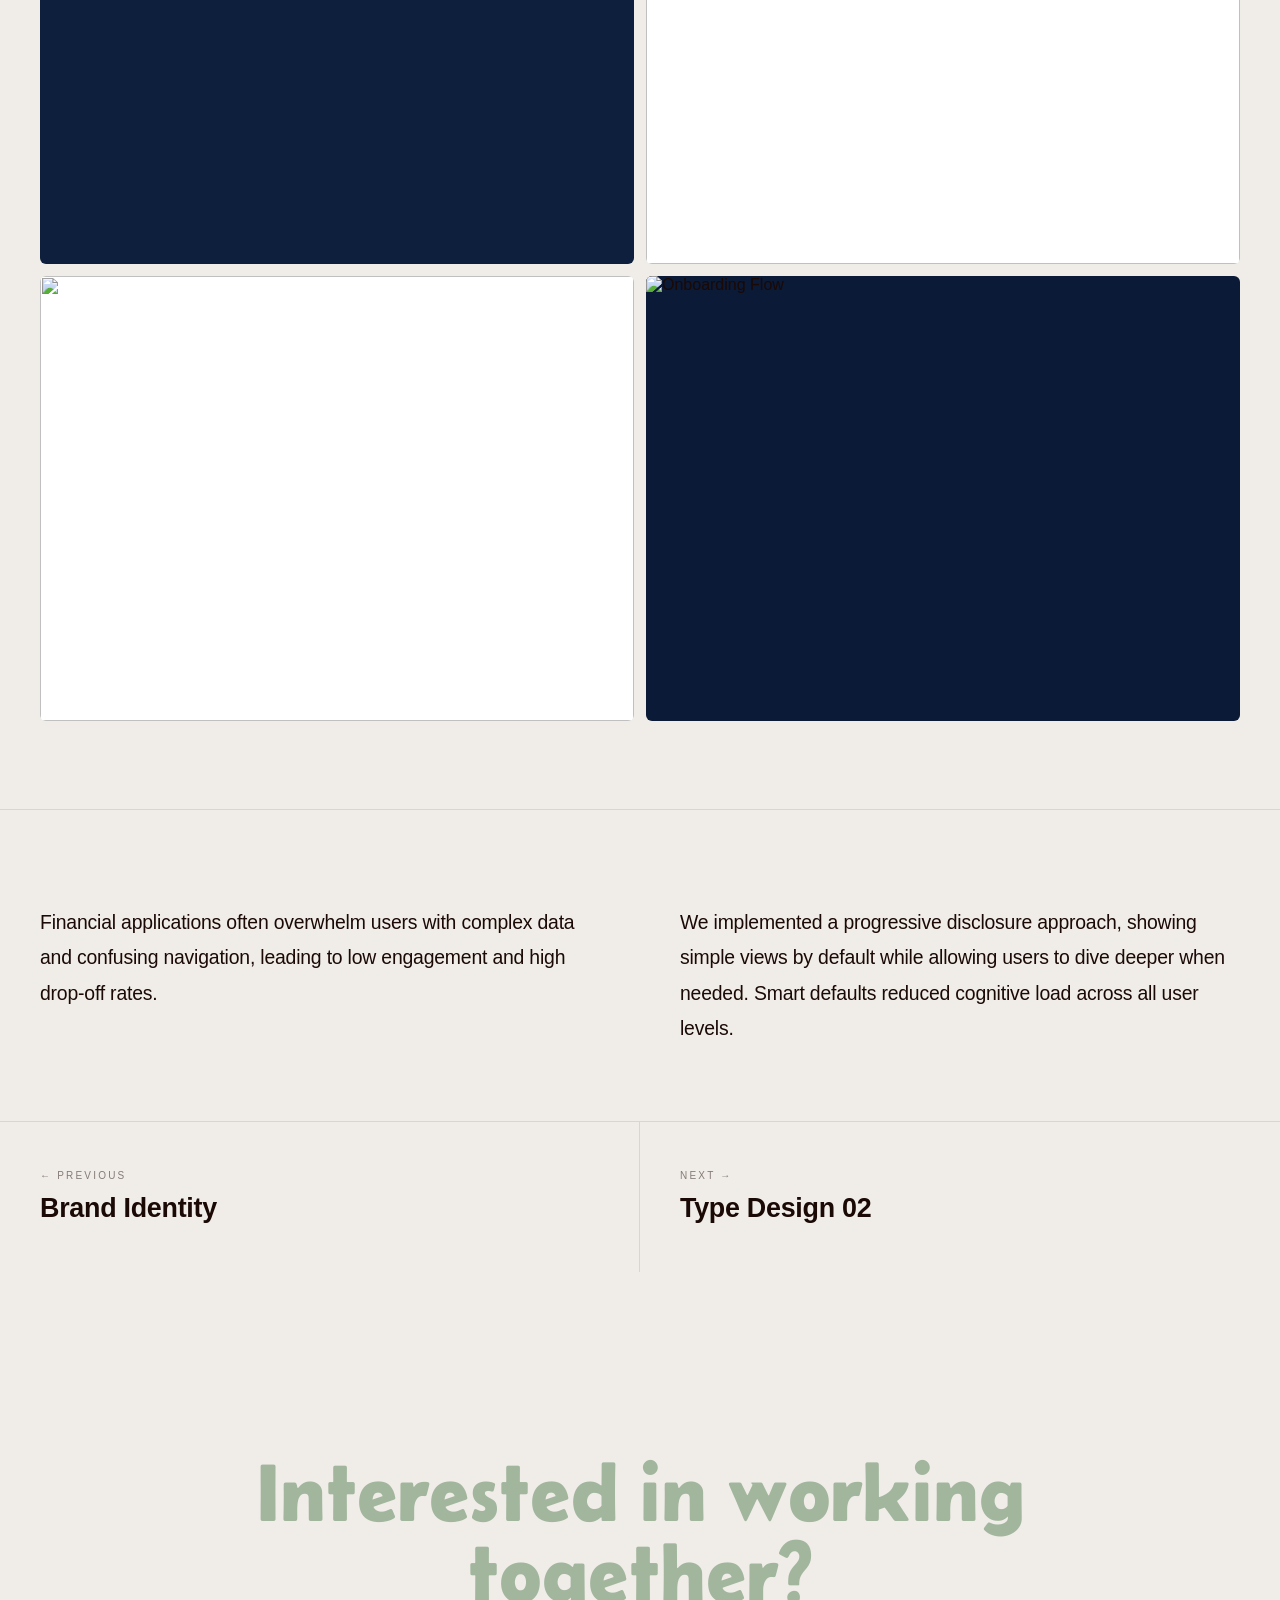
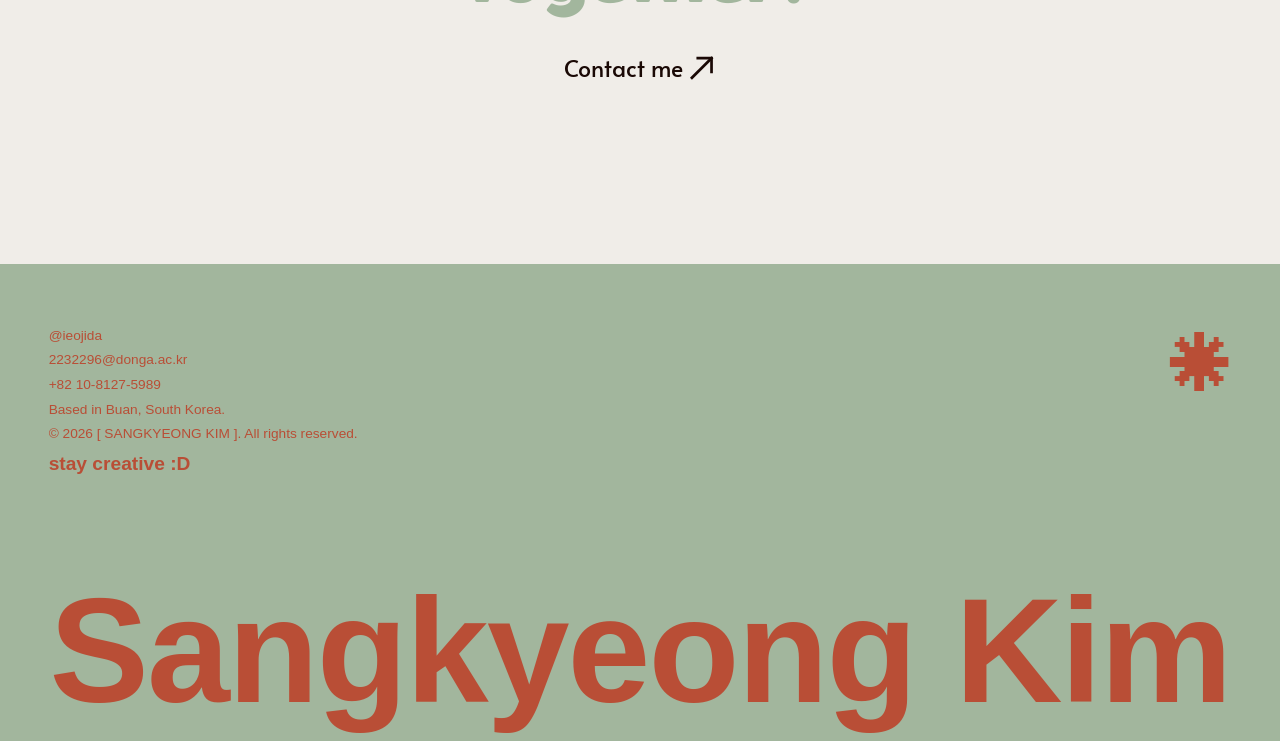
==== commit 5810f59d: "Update project-2.html" ====
--- a/project-2.html
+++ b/project-2.html
@@ -51,7 +51,7 @@
   <section class="project-overview">
     <p class="project-overview__label reveal">Overview</p>
     <p class="project-overview__text reveal">
-      
+      서체 '빌라칼(விலகல், Vilakal: 확립된 방향이나 받아들여진 기준에서 벗어나는 것. 벗어남, 편차.)'은 다양하고 획일화될 수 없는 우리 개인의 개성들처럼 알파벳 개개의 특성을 느낄 수 있는 실험적인 디스플레이용 영어 서체 입니다. 이러한 컨셉에 어울리는 직선적•곡선적 조형을 가진 타밀어 문자의 조형에 영감을 받아 디자인하였습니다. 
     </p>
   </section>
 
@@ -68,7 +68,7 @@
         <img class="project-gallery__img gallery-slide-b--2" src="https://res.cloudinary.com/dzayipaad/image/upload/v1778206469/%EB%82%98%EB%A7%8C%EC%9D%98_fsdfsa_iy982s.jpg" alt="">
         <img class="project-gallery__img gallery-slide-b--3" src="https://res.cloudinary.com/dzayipaad/image/upload/v1778206470/%EB%82%98%EB%A7%8C%EC%9D%98_%ED%8F%B0%ED%8A%B8_%EB%A7%8C%EB%93%A4%EA%B8%B0_sdfs_jzox3z.jpg" alt="">
       <div class="project-gallery__placeholder">
-        서체 '빌라칼(விலகல், Vilakal: 확립된 방향이나 받아들여진 기준에서 벗어나는 것. 벗어남, 편차.)'은 다양하고 획일화될 수 없는 우리 개인의 개성들처럼 알파벳 개개의 특성을 느낄 수 있는 실험적인 디스플레이용 영어 서체 입니다. 이러한 컨셉에 어울리는 직선적•곡선적 조형을 가진 타밀어 문자의 조형에 영감을 받아 디자인하였습니다. 
+          
         <span class="project-gallery__placeholder-num"></span>
         <span class="project-gallery__placeholder-cap"></span>
       </div>
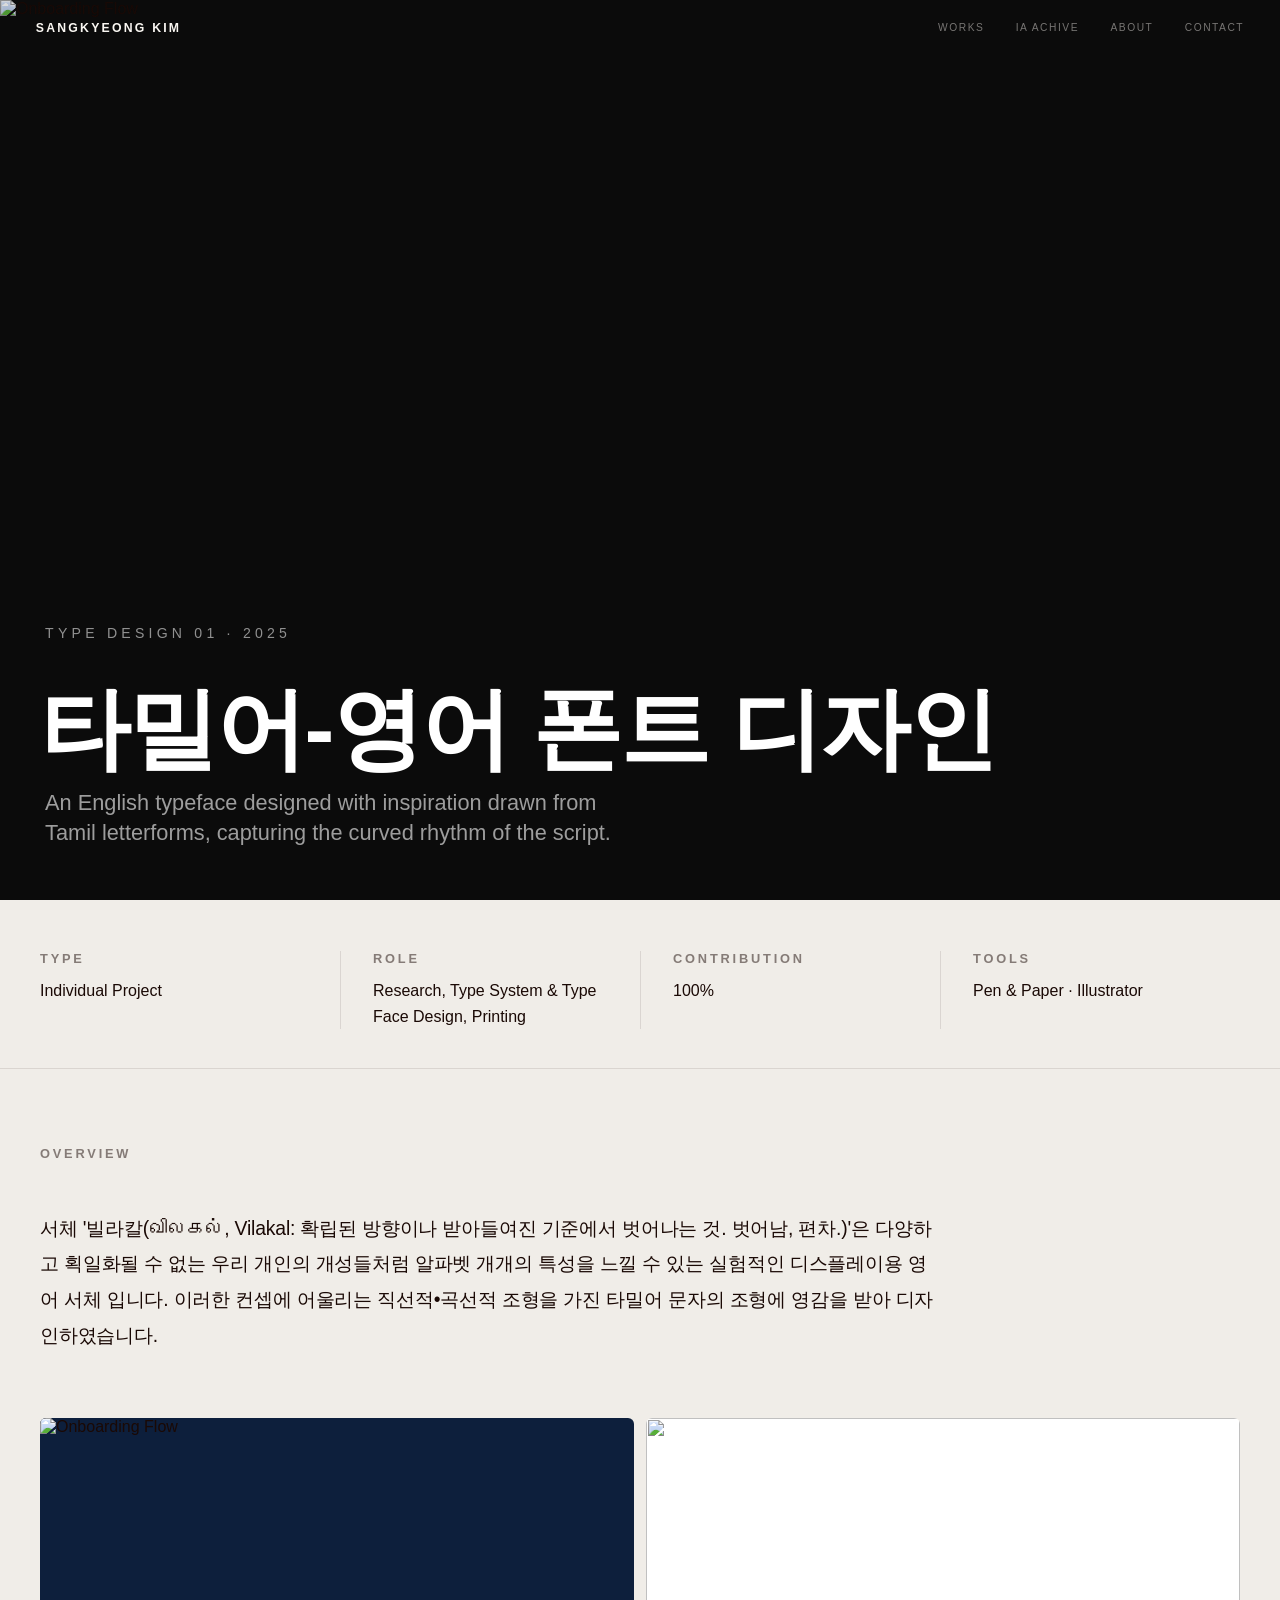
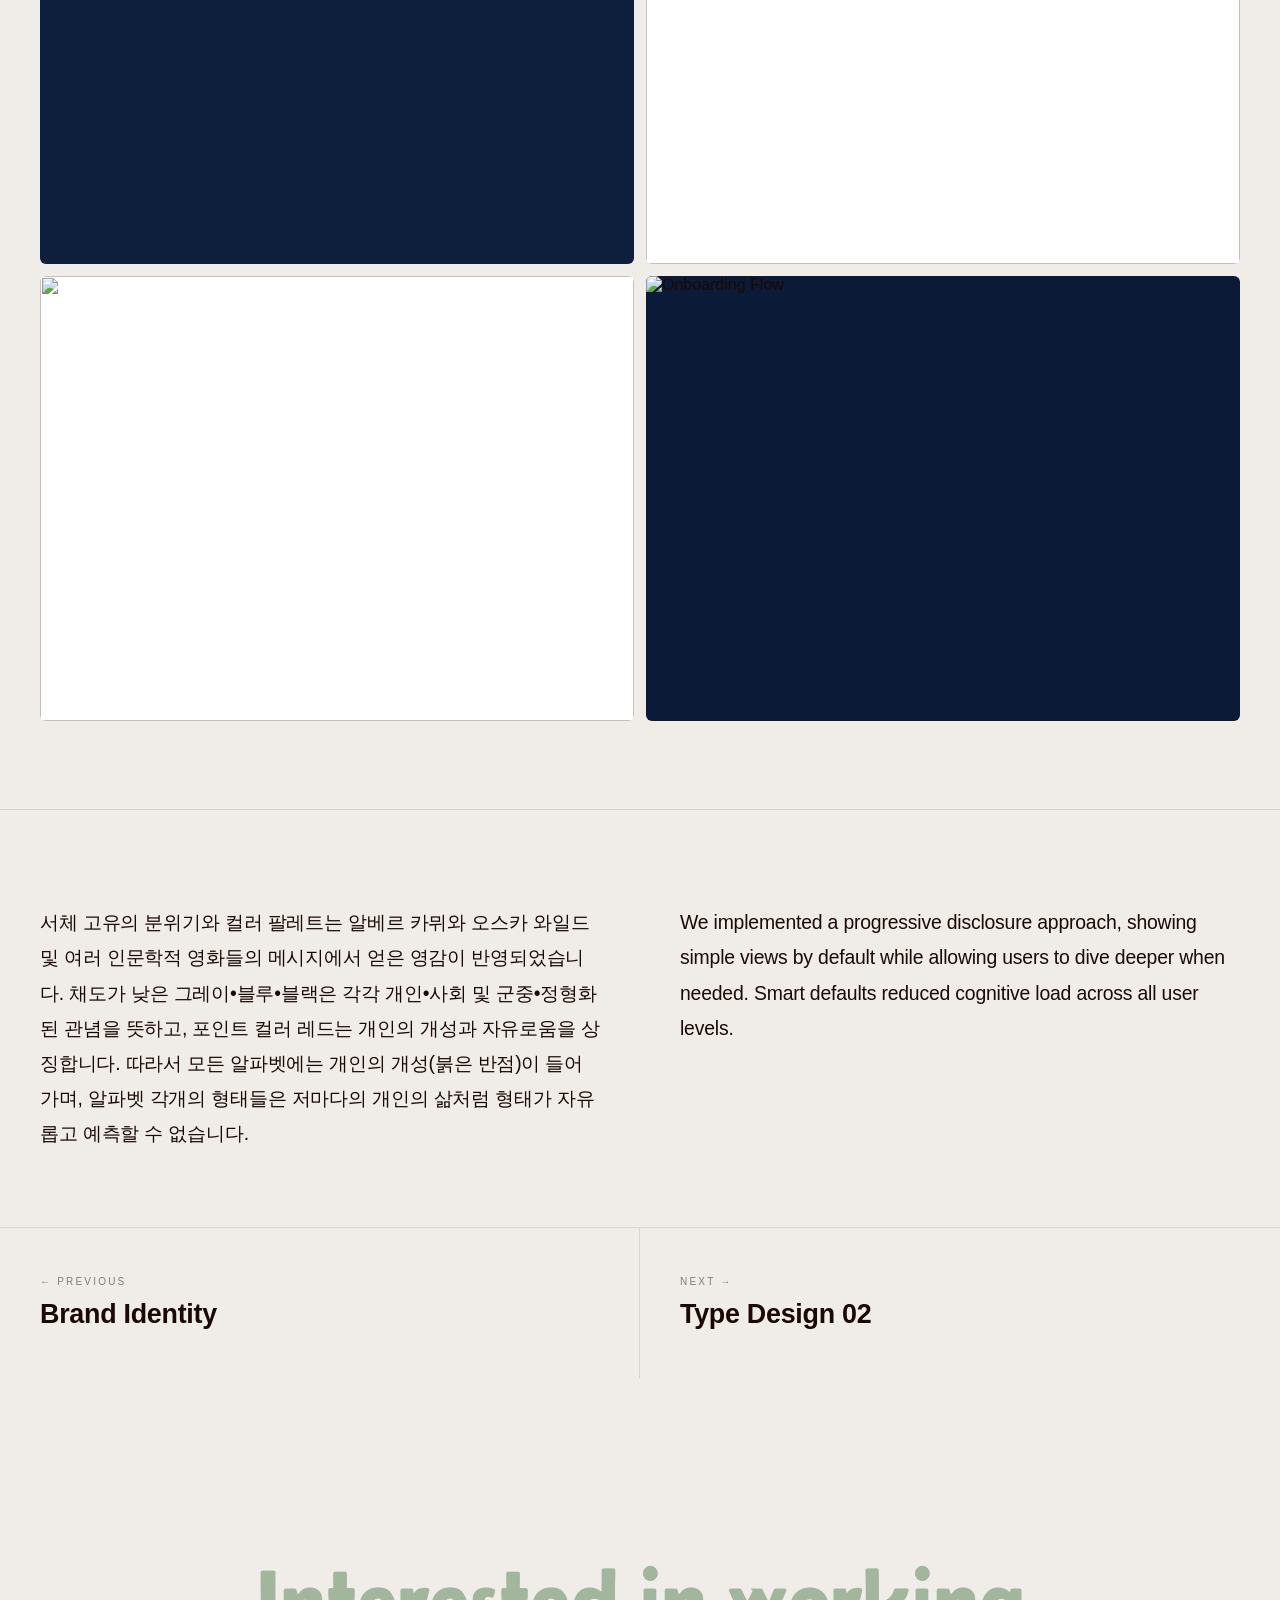
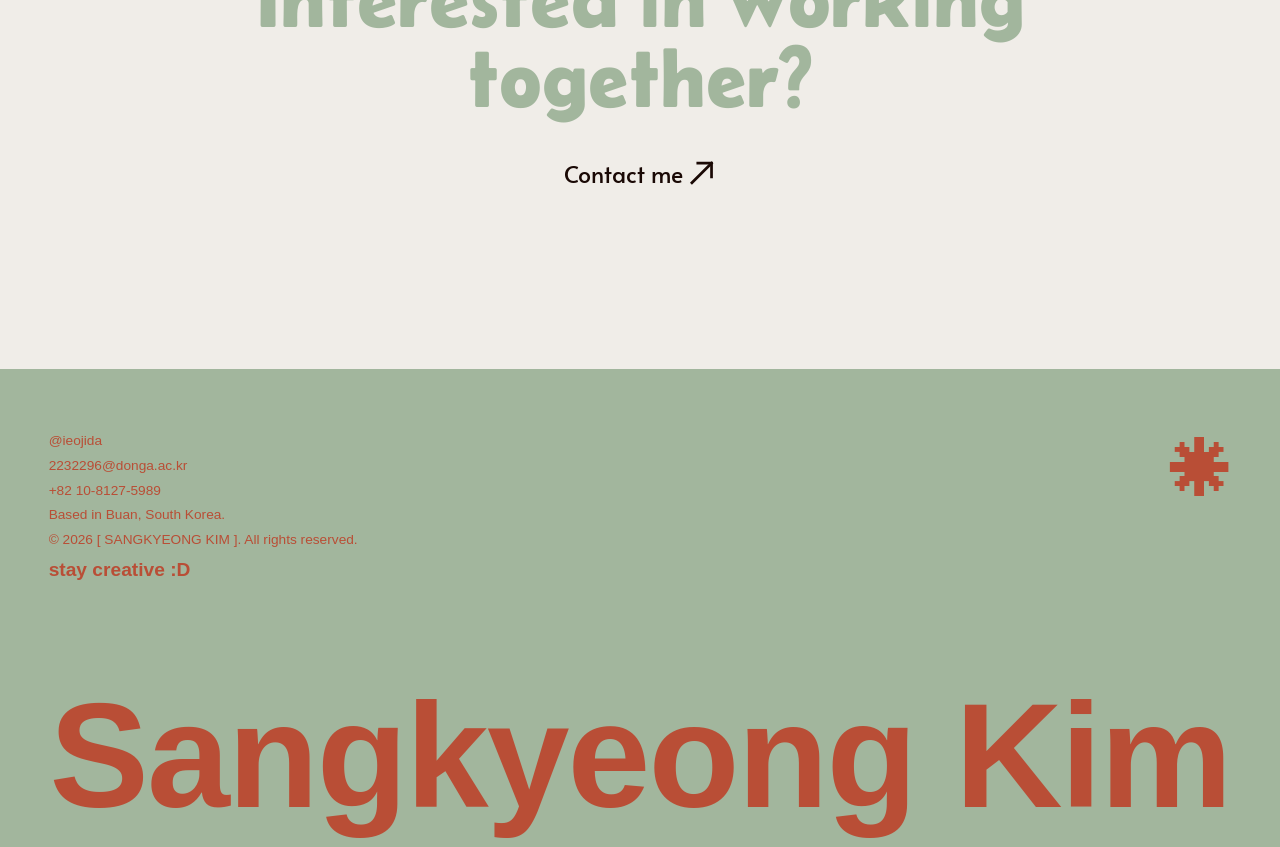
==== commit 9fdca522: "Update project-2.html" ====
--- a/project-2.html
+++ b/project-2.html
@@ -51,7 +51,7 @@
   <section class="project-overview">
     <p class="project-overview__label reveal">Overview</p>
     <p class="project-overview__text reveal">
-      서체 '빌라칼(விலகல், Vilakal: 확립된 방향이나 받아들여진 기준에서 벗어나는 것. 벗어남, 편차.)'은 다양하고 획일화될 수 없는 우리 개인의 개성들처럼 알파벳 개개의 특성을 느낄 수 있는 실험적인 디스플레이용 영어 서체 입니다. 이러한 컨셉에 어울리는 직선적•곡선적 조형을 가진 타밀어 문자의 조형에 영감을 받아 디자인하였습니다. 
+       서체 '빌라칼(விலகல், Vilakal: 확립된 방향이나 받아들여진 기준에서 벗어나는 것. 벗어남, 편차.)'은 다양하고 획일화될 수 없는 우리 개인의 개성들처럼 알파벳 개개의 특성을 느낄 수 있는 실험적인 디스플레이용 영어 서체 입니다. 이러한 컨셉에 어울리는 직선적•곡선적 조형을 가진 타밀어 문자의 조형에 영감을 받아 디자인하였습니다. 
     </p>
   </section>
 
@@ -94,8 +94,7 @@
     <div class="reveal">
       <p class="project-cs__label"></p>
       <p class="project-cs__text">
-        Financial applications often overwhelm users with complex data and confusing navigation,
-        leading to low engagement and high drop-off rates.
+        서체 고유의 분위기와 컬러 팔레트는 알베르 카뮈와 오스카 와일드 및 여러 인문학적 영화들의 메시지에서 얻은 영감이 반영되었습니다. 채도가 낮은 그레이•블루•블랙은 각각 개인•사회 및 군중•정형화된 관념을 뜻하고, 포인트 컬러 레드는 개인의 개성과 자유로움을 상징합니다. 따라서 모든 알파벳에는 개인의 개성(붉은 반점)이 들어가며, 알파벳 각개의 형태들은 저마다의 개인의 삶처럼 형태가 자유롭고 예측할 수 없습니다.
       </p>
     </div>
     <div class="reveal">
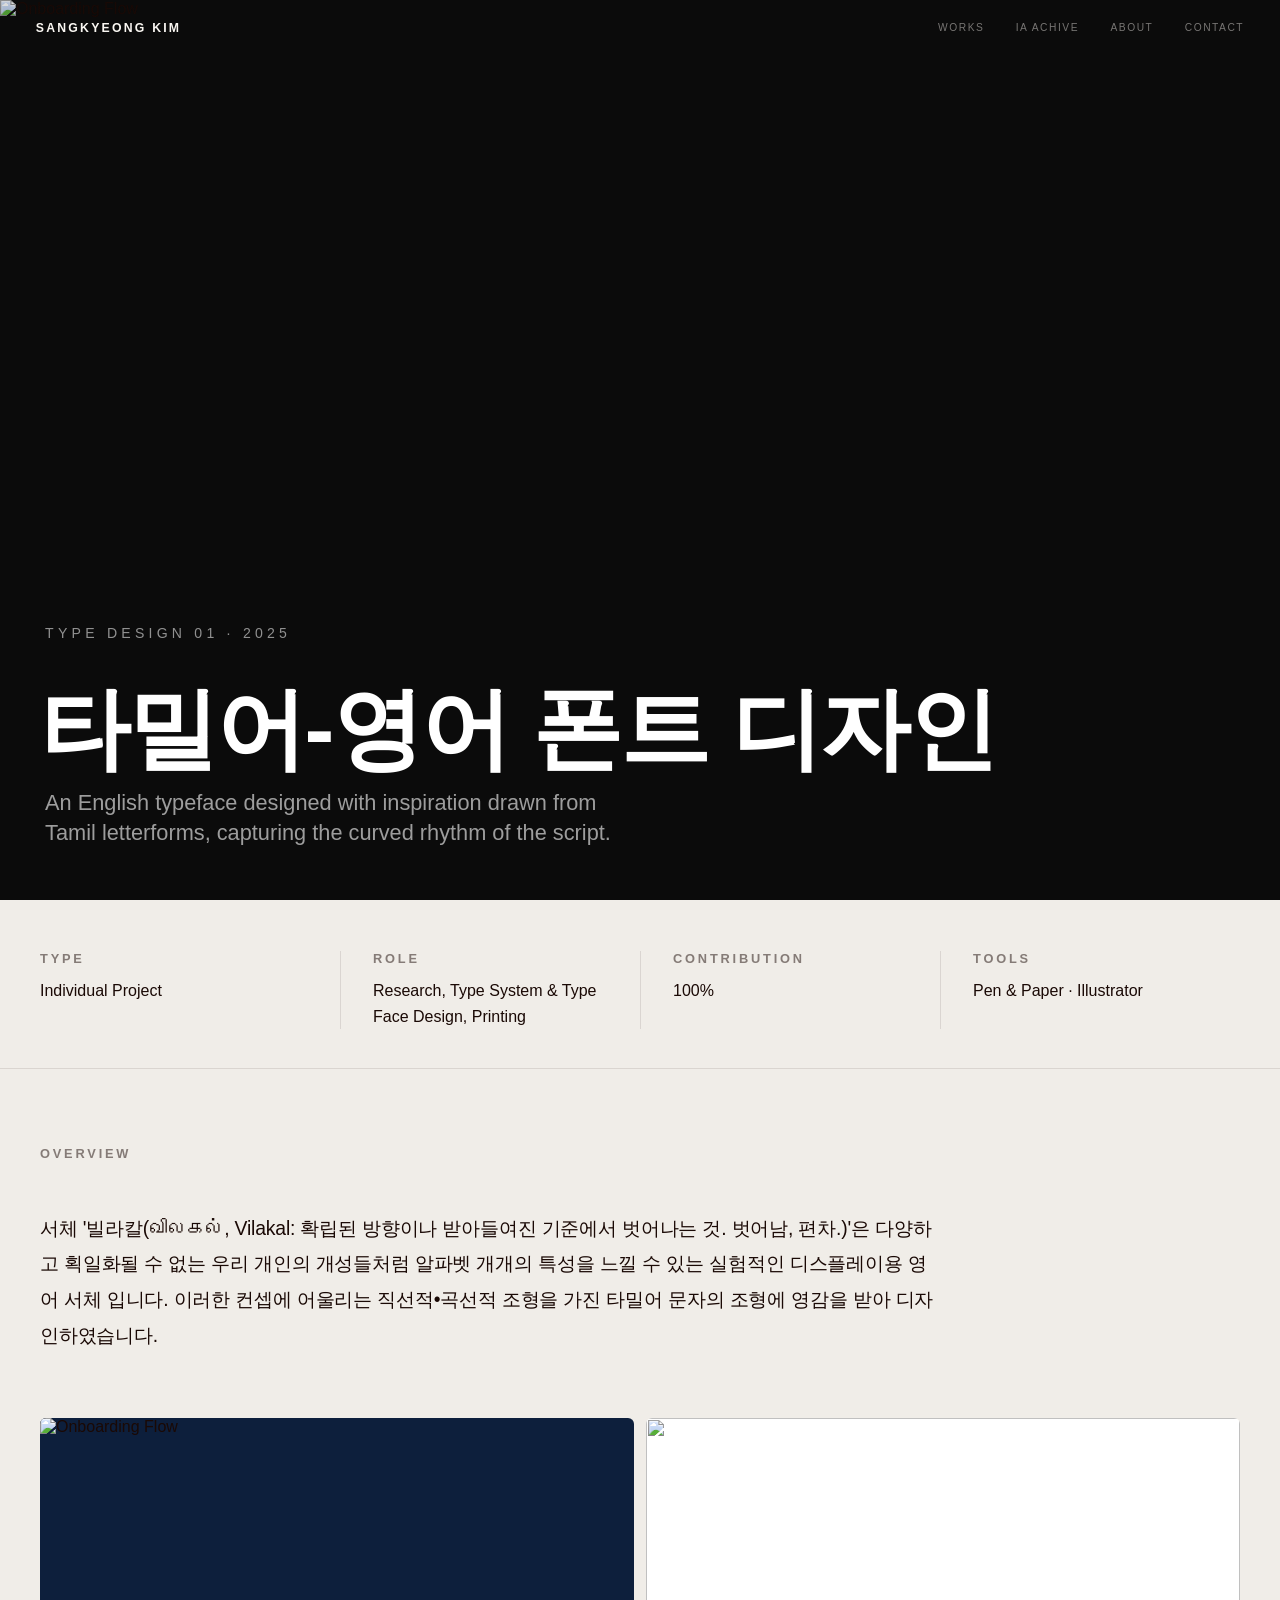
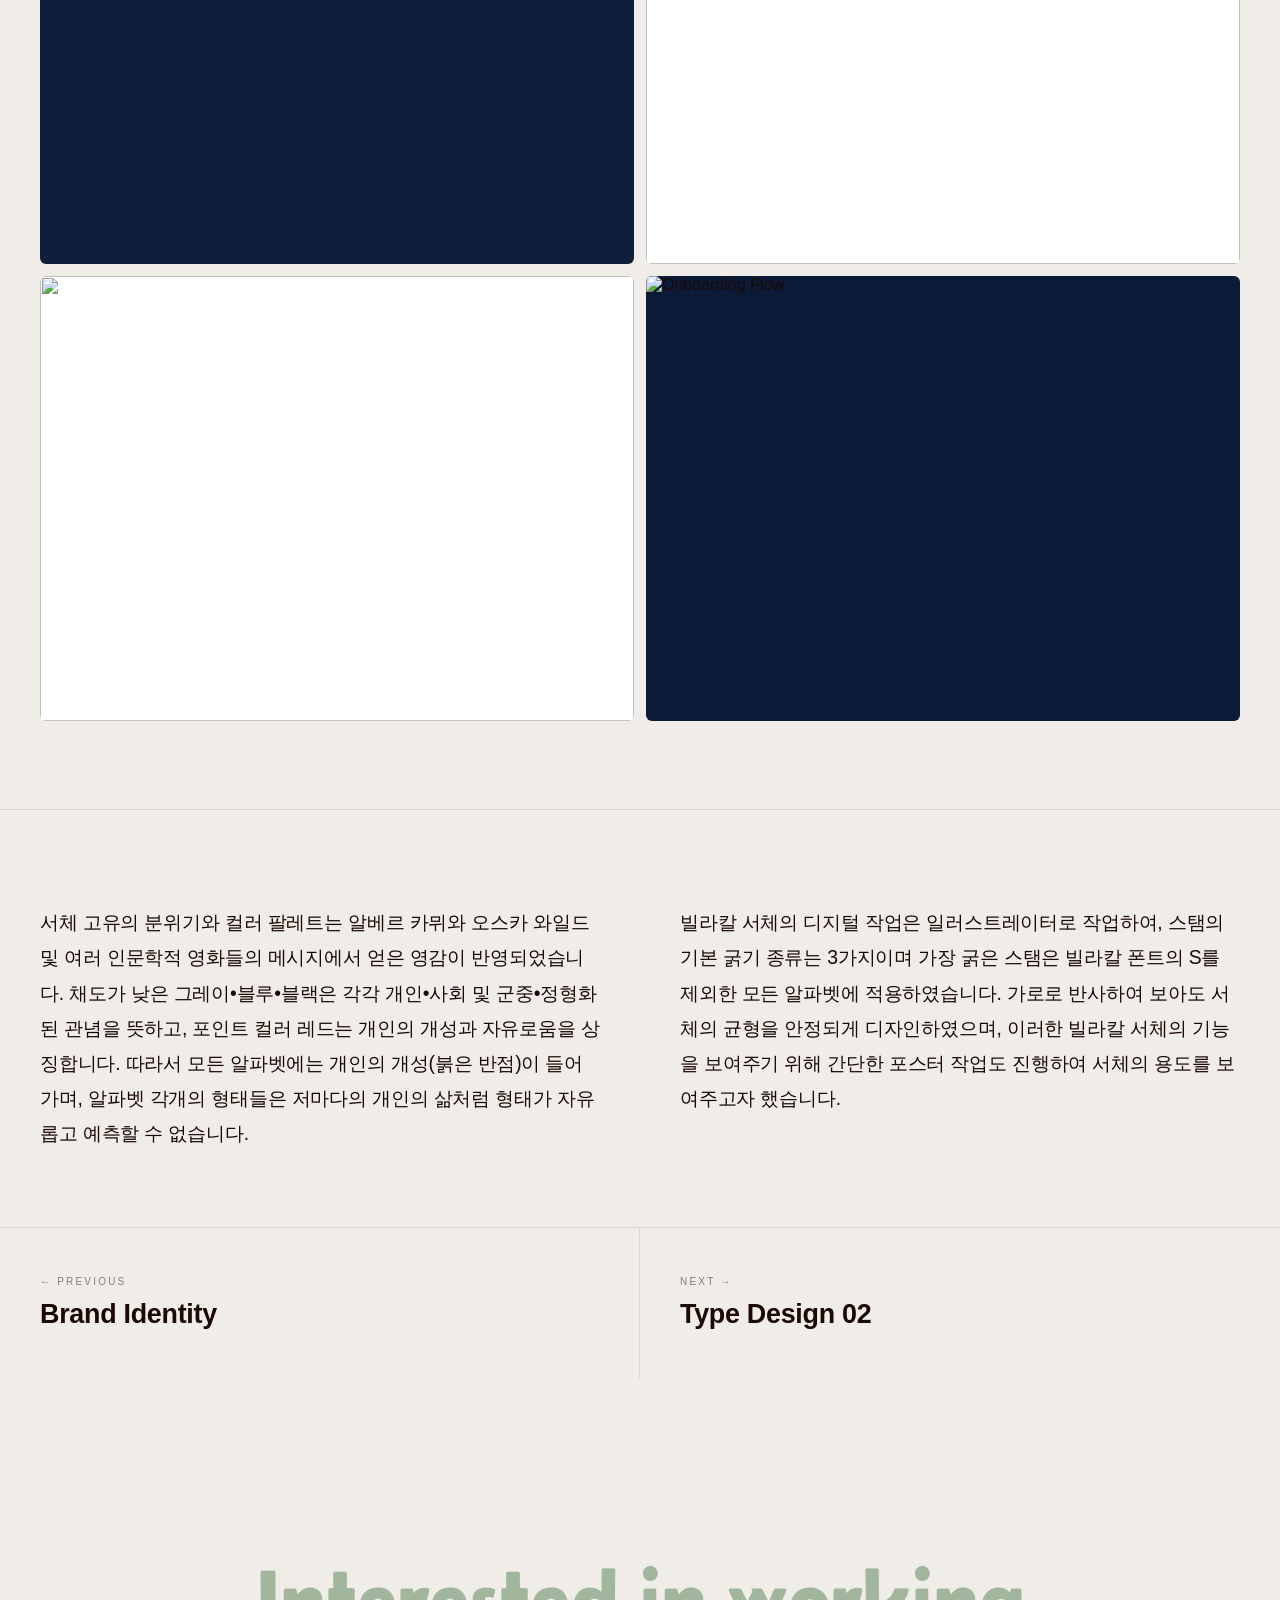
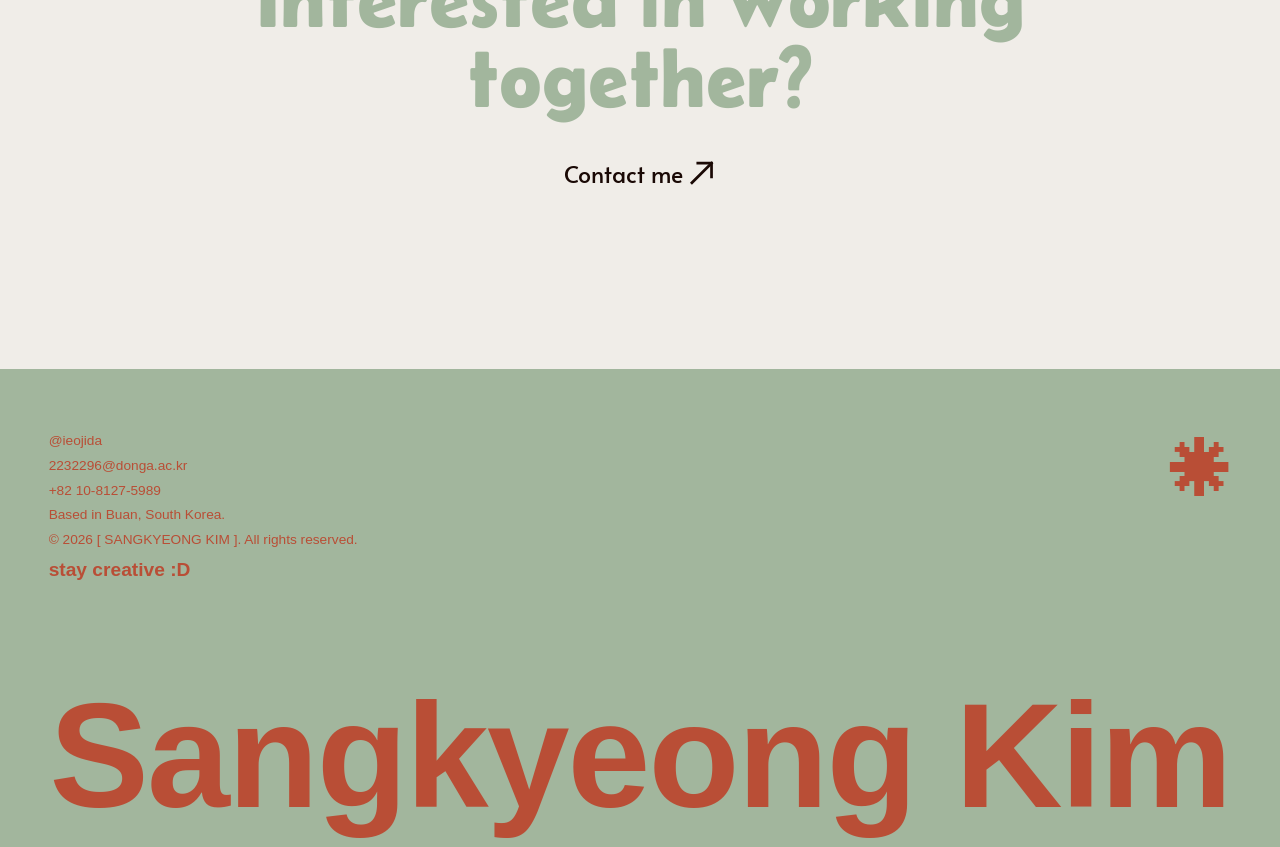
==== commit a2ddd15c: "Update project-2.html" ====
--- a/project-2.html
+++ b/project-2.html
@@ -100,9 +100,7 @@
     <div class="reveal">
       <p class="project-cs__label"></p>
       <p class="project-cs__text">
-        We implemented a progressive disclosure approach, showing simple views by default
-        while allowing users to dive deeper when needed. Smart defaults reduced cognitive load
-        across all user levels.
+        빌라칼 서체의 디지털 작업은 일러스트레이터로 작업하여, 스탬의 기본 굵기 종류는 3가지이며 가장 굵은 스탬은 빌라칼 폰트의 S를 제외한 모든 알파벳에 적용하였습니다. 가로로 반사하여 보아도 서체의 균형을 안정되게 디자인하였으며, 이러한 빌라칼 서체의 기능을 보여주기 위해 간단한 포스터 작업도 진행하여 서체의 용도를 보여주고자 했습니다.
       </p>
     </div>
   </section>
